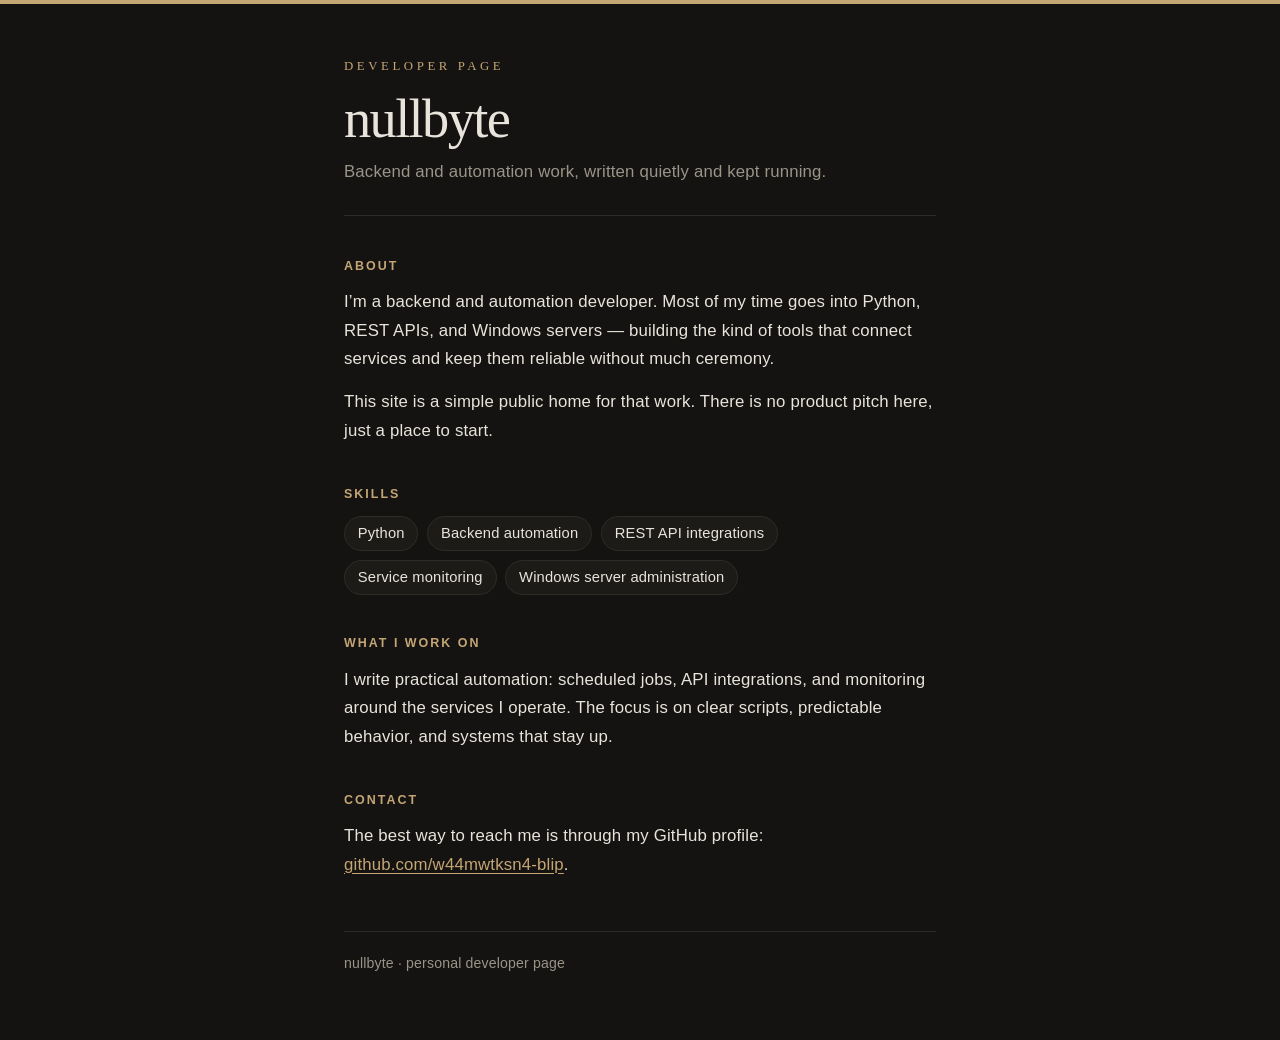
==== index.html @ aad123bf "Add personal developer page" ====
<!DOCTYPE html>
<html lang="en">
<head>
  <meta charset="utf-8">
  <meta name="viewport" content="width=device-width, initial-scale=1">
  <meta name="description" content="Personal developer page of nullbyte — backend and automation work with Python, APIs, and Windows servers.">
  <title>nullbyte</title>
  <link rel="icon" href="data:image/svg+xml,%3Csvg xmlns='http://www.w3.org/2000/svg' viewBox='0 0 64 64'%3E%3Crect width='64' height='64' rx='8' fill='%23141311'/%3E%3Ctext x='32' y='44' text-anchor='middle' font-family='Georgia,serif' font-size='28' fill='%23c4a574'%3ENB%3C/text%3E%3C/svg%3E">
  <style>
    :root {
      --bg: #141311;
      --bg-elevated: #1c1b18;
      --fg: #e8e4db;
      --muted: #9a9487;
      --accent: #c4a574;
      --line: #2e2c27;
      --focus: #e2c99a;
    }

    * { box-sizing: border-box; }

    html, body {
      margin: 0;
      padding: 0;
      background: var(--bg);
      color: var(--fg);
    }

    body {
      min-height: 100vh;
      font-family: "Segoe UI", "Helvetica Neue", Helvetica, Arial, sans-serif;
      font-size: 1.05rem;
      line-height: 1.7;
      letter-spacing: 0.01em;
    }

    .bar {
      height: 4px;
      background: var(--accent);
    }

    main {
      max-width: 40rem;
      margin: 0 auto;
      padding: 3.25rem 1.5rem 4rem;
    }

    header {
      border-bottom: 1px solid var(--line);
      padding-bottom: 1.75rem;
      margin-bottom: 2.5rem;
    }

    .mark {
      font-family: Georgia, "Iowan Old Style", "Palatino Linotype", Palatino, serif;
      font-size: 0.8rem;
      letter-spacing: 0.28em;
      text-transform: uppercase;
      color: var(--accent);
      margin: 0 0 0.85rem;
    }

    h1 {
      font-family: Georgia, "Iowan Old Style", "Palatino Linotype", Palatino, serif;
      font-weight: 400;
      font-size: clamp(2.4rem, 7vw, 3.4rem);
      letter-spacing: -0.03em;
      line-height: 1.05;
      margin: 0 0 0.6rem;
    }

    .lede {
      margin: 0;
      color: var(--muted);
      max-width: 32rem;
    }

    section + section {
      margin-top: 2.4rem;
    }

    h2 {
      font-size: 0.78rem;
      font-weight: 600;
      letter-spacing: 0.16em;
      text-transform: uppercase;
      color: var(--accent);
      margin: 0 0 0.7rem;
    }

    p { margin: 0 0 0.9rem; }
    p:last-child { margin-bottom: 0; }

    ul.skills {
      list-style: none;
      margin: 0;
      padding: 0;
      display: flex;
      flex-wrap: wrap;
      gap: 0.55rem;
    }

    ul.skills li {
      background: var(--bg-elevated);
      border: 1px solid var(--line);
      border-radius: 999px;
      padding: 0.25rem 0.8rem;
      font-size: 0.92rem;
      color: var(--fg);
    }

    a {
      color: var(--accent);
      text-decoration: underline;
      text-underline-offset: 0.18em;
      text-decoration-thickness: 1px;
    }

    a:hover { color: var(--focus); }

    a:focus-visible {
      outline: 2px solid var(--focus);
      outline-offset: 3px;
      border-radius: 2px;
    }

    footer {
      margin-top: 3.25rem;
      padding-top: 1.25rem;
      border-top: 1px solid var(--line);
      color: var(--muted);
      font-size: 0.88rem;
    }
  </style>
</head>
<body>
  <div class="bar" aria-hidden="true"></div>
  <main>
    <header>
      <p class="mark">Developer page</p>
      <h1>nullbyte</h1>
      <p class="lede">Backend and automation work, written quietly and kept running.</p>
    </header>

    <section id="about">
      <h2>About</h2>
      <p>I’m a backend and automation developer. Most of my time goes into Python, REST APIs, and Windows servers — building the kind of tools that connect services and keep them reliable without much ceremony.</p>
      <p>This site is a simple public home for that work. There is no product pitch here, just a place to start.</p>
    </section>

    <section id="skills">
      <h2>Skills</h2>
      <ul class="skills">
        <li>Python</li>
        <li>Backend automation</li>
        <li>REST API integrations</li>
        <li>Service monitoring</li>
        <li>Windows server administration</li>
      </ul>
    </section>

    <section id="work">
      <h2>What I work on</h2>
      <p>I write practical automation: scheduled jobs, API integrations, and monitoring around the services I operate. The focus is on clear scripts, predictable behavior, and systems that stay up.</p>
    </section>

    <section id="contact">
      <h2>Contact</h2>
      <p>The best way to reach me is through my GitHub profile: <a href="https://github.com/w44mwtksn4-blip">github.com/w44mwtksn4-blip</a>.</p>
    </section>

    <footer>
      <p>nullbyte · personal developer page</p>
    </footer>
  </main>
</body>
</html>
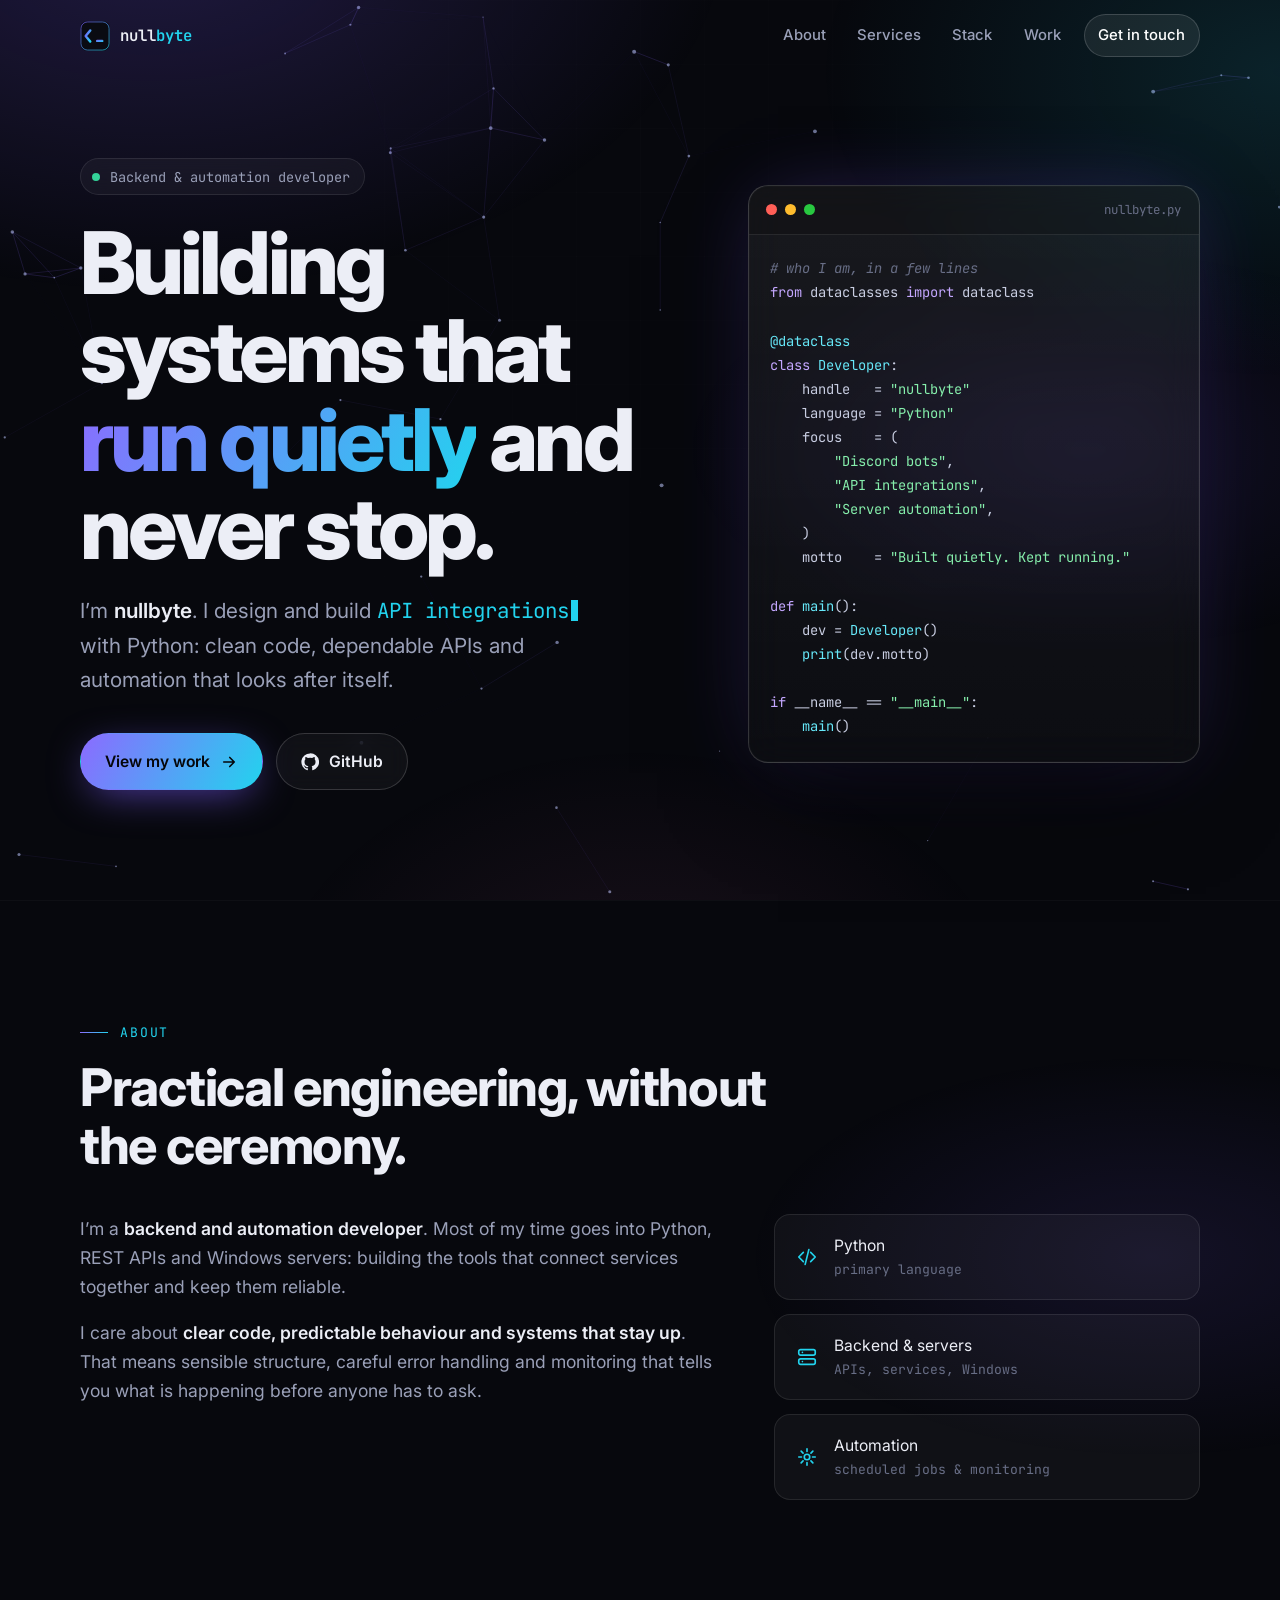
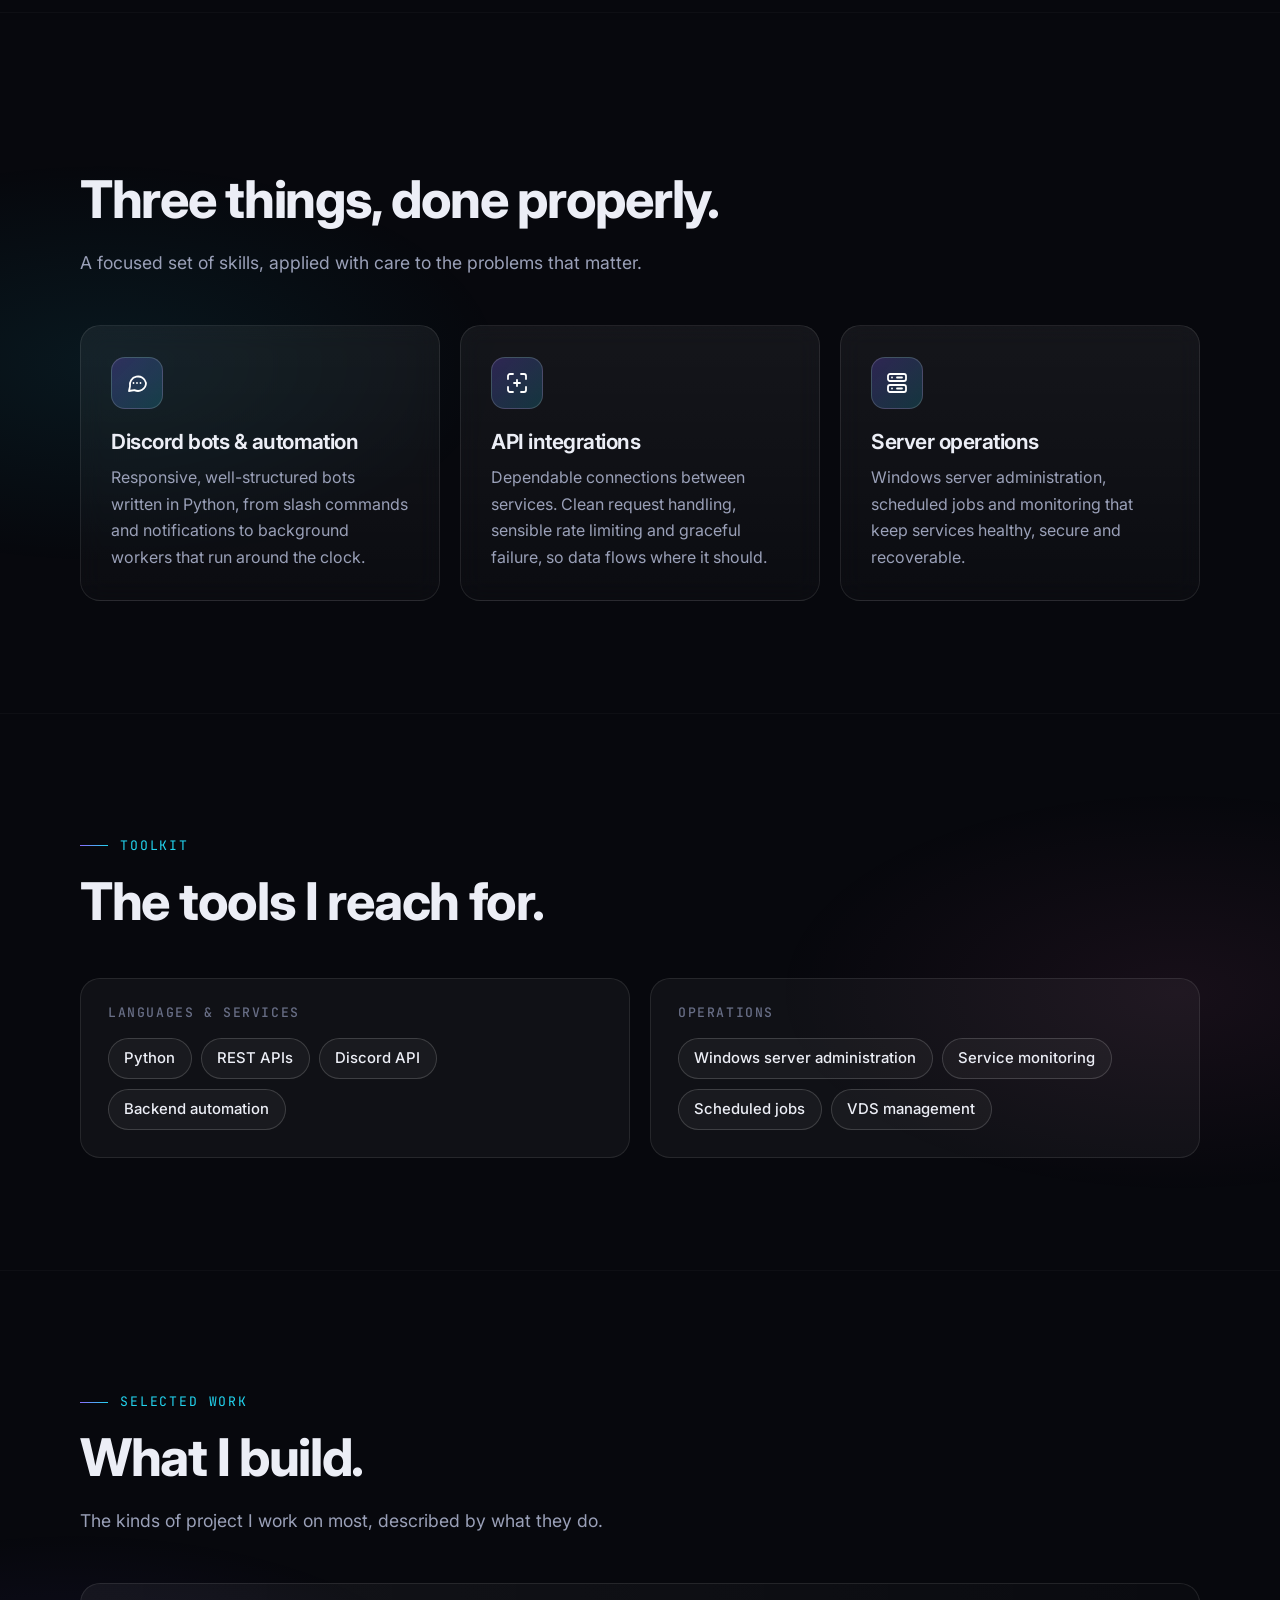
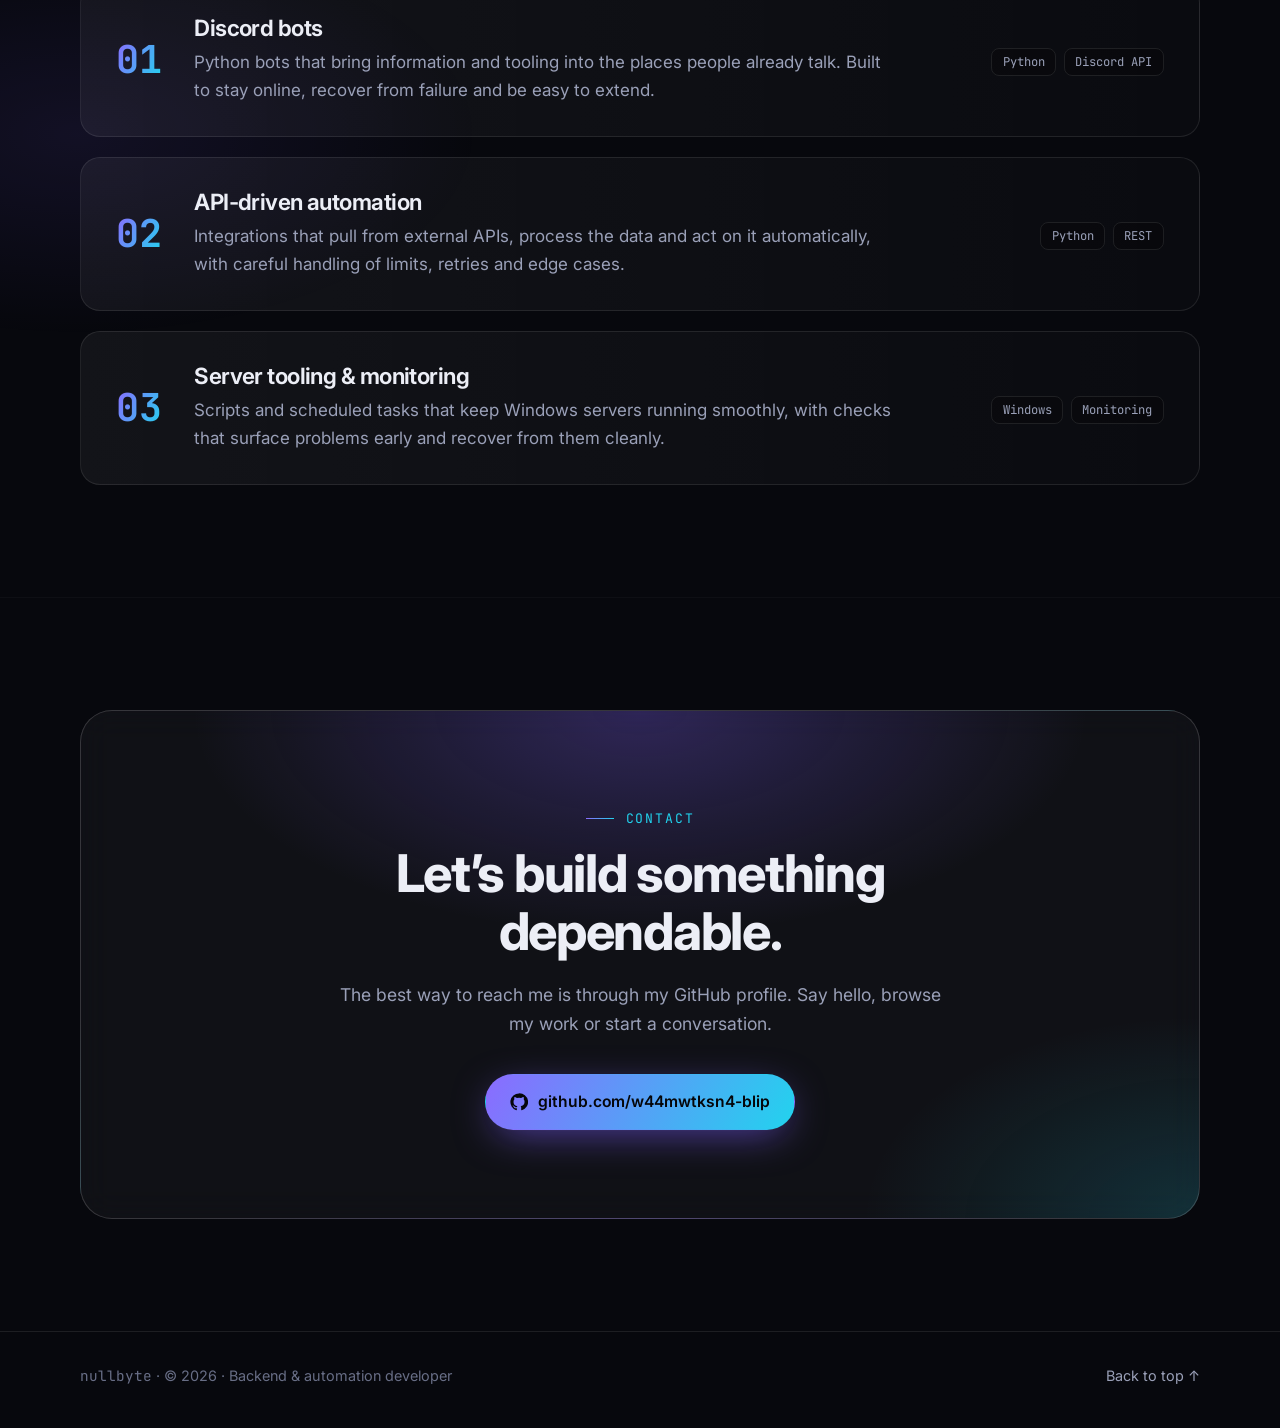
==== commit ae6efc16: "Rebuild site: modern dark design, animated hero, British English copy, SEO/OG meta, 404 page" ====
--- a/index.html
+++ b/index.html
@@ -1,177 +1,266 @@
 <!DOCTYPE html>
-<html lang="en">
+<html lang="en-GB">
 <head>
   <meta charset="utf-8">
-  <meta name="viewport" content="width=device-width, initial-scale=1">
-  <meta name="description" content="Personal developer page of nullbyte — backend and automation work with Python, APIs, and Windows servers.">
-  <title>nullbyte</title>
-  <link rel="icon" href="data:image/svg+xml,%3Csvg xmlns='http://www.w3.org/2000/svg' viewBox='0 0 64 64'%3E%3Crect width='64' height='64' rx='8' fill='%23141311'/%3E%3Ctext x='32' y='44' text-anchor='middle' font-family='Georgia,serif' font-size='28' fill='%23c4a574'%3ENB%3C/text%3E%3C/svg%3E">
-  <style>
-    :root {
-      --bg: #141311;
-      --bg-elevated: #1c1b18;
-      --fg: #e8e4db;
-      --muted: #9a9487;
-      --accent: #c4a574;
-      --line: #2e2c27;
-      --focus: #e2c99a;
-    }
-
-    * { box-sizing: border-box; }
-
-    html, body {
-      margin: 0;
-      padding: 0;
-      background: var(--bg);
-      color: var(--fg);
-    }
-
-    body {
-      min-height: 100vh;
-      font-family: "Segoe UI", "Helvetica Neue", Helvetica, Arial, sans-serif;
-      font-size: 1.05rem;
-      line-height: 1.7;
-      letter-spacing: 0.01em;
-    }
-
-    .bar {
-      height: 4px;
-      background: var(--accent);
-    }
-
-    main {
-      max-width: 40rem;
-      margin: 0 auto;
-      padding: 3.25rem 1.5rem 4rem;
-    }
-
-    header {
-      border-bottom: 1px solid var(--line);
-      padding-bottom: 1.75rem;
-      margin-bottom: 2.5rem;
-    }
-
-    .mark {
-      font-family: Georgia, "Iowan Old Style", "Palatino Linotype", Palatino, serif;
-      font-size: 0.8rem;
-      letter-spacing: 0.28em;
-      text-transform: uppercase;
-      color: var(--accent);
-      margin: 0 0 0.85rem;
-    }
-
-    h1 {
-      font-family: Georgia, "Iowan Old Style", "Palatino Linotype", Palatino, serif;
-      font-weight: 400;
-      font-size: clamp(2.4rem, 7vw, 3.4rem);
-      letter-spacing: -0.03em;
-      line-height: 1.05;
-      margin: 0 0 0.6rem;
-    }
-
-    .lede {
-      margin: 0;
-      color: var(--muted);
-      max-width: 32rem;
-    }
-
-    section + section {
-      margin-top: 2.4rem;
-    }
-
-    h2 {
-      font-size: 0.78rem;
-      font-weight: 600;
-      letter-spacing: 0.16em;
-      text-transform: uppercase;
-      color: var(--accent);
-      margin: 0 0 0.7rem;
-    }
-
-    p { margin: 0 0 0.9rem; }
-    p:last-child { margin-bottom: 0; }
-
-    ul.skills {
-      list-style: none;
-      margin: 0;
-      padding: 0;
-      display: flex;
-      flex-wrap: wrap;
-      gap: 0.55rem;
-    }
-
-    ul.skills li {
-      background: var(--bg-elevated);
-      border: 1px solid var(--line);
-      border-radius: 999px;
-      padding: 0.25rem 0.8rem;
-      font-size: 0.92rem;
-      color: var(--fg);
-    }
-
-    a {
-      color: var(--accent);
-      text-decoration: underline;
-      text-underline-offset: 0.18em;
-      text-decoration-thickness: 1px;
-    }
-
-    a:hover { color: var(--focus); }
-
-    a:focus-visible {
-      outline: 2px solid var(--focus);
-      outline-offset: 3px;
-      border-radius: 2px;
-    }
-
-    footer {
-      margin-top: 3.25rem;
-      padding-top: 1.25rem;
-      border-top: 1px solid var(--line);
-      color: var(--muted);
-      font-size: 0.88rem;
-    }
-  </style>
+  <meta name="viewport" content="width=device-width, initial-scale=1, viewport-fit=cover">
+  <title>nullbyte — Backend &amp; Automation Developer</title>
+  <meta name="description" content="nullbyte is a backend and automation developer building Discord bots, API integrations and reliable server tooling with Python.">
+  <meta name="author" content="nullbyte">
+  <meta name="theme-color" content="#07080d">
+  <meta name="color-scheme" content="dark">
+  <link rel="canonical" href="https://nullbyte.is-a.dev/">
+
+  <meta property="og:type" content="website">
+  <meta property="og:site_name" content="nullbyte">
+  <meta property="og:locale" content="en_GB">
+  <meta property="og:title" content="nullbyte — Backend &amp; Automation Developer">
+  <meta property="og:description" content="Discord bots, API integrations and reliable server tooling, written in Python. Built quietly. Kept running.">
+  <meta property="og:url" content="https://nullbyte.is-a.dev/">
+  <meta property="og:image" content="https://nullbyte.is-a.dev/assets/og-image.png">
+  <meta property="og:image:width" content="1200">
+  <meta property="og:image:height" content="630">
+  <meta property="og:image:alt" content="nullbyte — Backend and automation developer">
+  <meta name="twitter:card" content="summary_large_image">
+  <meta name="twitter:title" content="nullbyte — Backend &amp; Automation Developer">
+  <meta name="twitter:description" content="Discord bots, API integrations and reliable server tooling, written in Python.">
+  <meta name="twitter:image" content="https://nullbyte.is-a.dev/assets/og-image.png">
+
+  <link rel="icon" href="/favicon.svg" type="image/svg+xml">
+  <link rel="apple-touch-icon" href="/assets/apple-touch-icon.png">
+
+  <link rel="preconnect" href="https://fonts.googleapis.com">
+  <link rel="preconnect" href="https://fonts.gstatic.com" crossorigin>
+  <link href="https://fonts.googleapis.com/css2?family=Inter:wght@400;500;600;700;800&amp;family=JetBrains+Mono:wght@400;500;600;700&amp;display=swap" rel="stylesheet">
+  <link rel="stylesheet" href="/assets/style.css">
+  <script>document.documentElement.classList.add('js');</script>
+
+  <script type="application/ld+json">
+  {
+    "@context": "https://schema.org",
+    "@type": "WebSite",
+    "name": "nullbyte",
+    "url": "https://nullbyte.is-a.dev/",
+    "inLanguage": "en-GB",
+    "description": "Personal site of nullbyte, a backend and automation developer."
+  }
+  </script>
 </head>
 <body>
-  <div class="bar" aria-hidden="true"></div>
-  <main>
-    <header>
-      <p class="mark">Developer page</p>
-      <h1>nullbyte</h1>
-      <p class="lede">Backend and automation work, written quietly and kept running.</p>
-    </header>
-
+  <a class="skip" href="#main">Skip to content</a>
+  <canvas id="bg" aria-hidden="true"></canvas>
+  <div class="glow" aria-hidden="true"></div>
+  <div class="grain" aria-hidden="true"></div>
+
+  <header class="nav" id="nav">
+    <div class="wrap">
+      <a class="brand" href="#top" aria-label="nullbyte — back to top">
+        <svg viewBox="0 0 64 64" aria-hidden="true"><defs><linearGradient id="lg" x1="0" y1="0" x2="1" y2="1"><stop offset="0" stop-color="#7c5cff"/><stop offset="1" stop-color="#22d3ee"/></linearGradient></defs><rect width="64" height="64" rx="16" fill="#0a0b12"/><rect x="2" y="2" width="60" height="60" rx="14" fill="none" stroke="url(#lg)" stroke-width="2" opacity=".7"/><path d="M22 20l-10 12 10 12" fill="none" stroke="url(#lg)" stroke-width="5" stroke-linecap="round" stroke-linejoin="round"/><rect x="34" y="40" width="16" height="5" rx="2.5" fill="url(#lg)"/></svg>
+        <span>null<b>byte</b></span>
+      </a>
+      <nav class="links" aria-label="Primary">
+        <a href="#about">About</a>
+        <a href="#services">Services</a>
+        <a href="#stack">Stack</a>
+        <a href="#work">Work</a>
+        <a class="cta" href="#contact">Get in touch</a>
+      </nav>
+    </div>
+  </header>
+
+  <main id="main">
+    <!-- Hero -->
+    <section class="hero" id="top">
+      <div class="wrap">
+        <div>
+          <p class="badge reveal"><span class="dot" aria-hidden="true"></span> Backend &amp; automation developer</p>
+          <h1 class="reveal" style="--d:.08s">Building systems that<br><span class="grad-text">run quietly</span> and never stop.</h1>
+          <p class="lead reveal" style="--d:.16s">
+            I’m <strong>nullbyte</strong>. I design and build
+            <span class="typed" id="typed" aria-live="off">Discord bots</span><span class="caret" aria-hidden="true"></span>
+            with Python: clean code, dependable APIs and automation that looks after itself.
+          </p>
+          <div class="cta-row reveal" style="--d:.24s">
+            <a class="btn primary" href="#work">
+              View my work
+              <svg viewBox="0 0 24 24" fill="none" stroke="currentColor" stroke-width="2.2" stroke-linecap="round" stroke-linejoin="round" aria-hidden="true"><path d="M5 12h14M13 6l6 6-6 6"/></svg>
+            </a>
+            <a class="btn" href="https://github.com/w44mwtksn4-blip" target="_blank" rel="noopener noreferrer">
+              <svg viewBox="0 0 24 24" fill="currentColor" aria-hidden="true"><path d="M12 .5a11.5 11.5 0 0 0-3.64 22.41c.58.1.79-.25.79-.56v-2c-3.2.7-3.88-1.37-3.88-1.37-.52-1.33-1.28-1.69-1.28-1.69-1.05-.71.08-.7.08-.7 1.16.08 1.77 1.19 1.77 1.19 1.03 1.77 2.71 1.26 3.37.96.1-.75.4-1.26.73-1.55-2.55-.29-5.24-1.28-5.24-5.68 0-1.25.45-2.28 1.19-3.08-.12-.29-.52-1.46.11-3.05 0 0 .97-.31 3.17 1.18a11 11 0 0 1 5.77 0c2.2-1.49 3.17-1.18 3.17-1.18.63 1.59.23 2.76.11 3.05.74.8 1.18 1.83 1.18 3.08 0 4.41-2.69 5.38-5.26 5.67.41.36.78 1.06.78 2.14v3.17c0 .31.21.67.8.56A11.5 11.5 0 0 0 12 .5Z"/></svg>
+              GitHub
+            </a>
+          </div>
+        </div>
+
+        <div class="term reveal" style="--d:.2s" aria-hidden="true">
+          <div class="term-bar"><i></i><i></i><i></i><span>nullbyte.py</span></div>
+<pre><span class="t-c"># who I am, in a few lines</span>
+<span class="t-k">from</span> dataclasses <span class="t-k">import</span> dataclass
+
+<span class="t-f">@dataclass</span>
+<span class="t-k">class</span> <span class="t-f">Developer</span>:
+    handle   = <span class="t-s">"nullbyte"</span>
+    language = <span class="t-s">"Python"</span>
+    focus    = (
+        <span class="t-s">"Discord bots"</span>,
+        <span class="t-s">"API integrations"</span>,
+        <span class="t-s">"Server automation"</span>,
+    )
+    motto    = <span class="t-s">"Built quietly. Kept running."</span>
+
+<span class="t-k">def</span> <span class="t-f">main</span>():
+    dev = <span class="t-f">Developer</span>()
+    <span class="t-f">print</span>(dev.motto)
+
+<span class="t-k">if</span> __name__ == <span class="t-s">"__main__"</span>:
+    <span class="t-f">main</span>()</pre>
+        </div>
+      </div>
+    </section>
+
+    <!-- About -->
     <section id="about">
-      <h2>About</h2>
-      <p>I’m a backend and automation developer. Most of my time goes into Python, REST APIs, and Windows servers — building the kind of tools that connect services and keep them reliable without much ceremony.</p>
-      <p>This site is a simple public home for that work. There is no product pitch here, just a place to start.</p>
-    </section>
-
-    <section id="skills">
-      <h2>Skills</h2>
-      <ul class="skills">
-        <li>Python</li>
-        <li>Backend automation</li>
-        <li>REST API integrations</li>
-        <li>Service monitoring</li>
-        <li>Windows server administration</li>
-      </ul>
-    </section>
-
+      <div class="wrap">
+        <p class="eyebrow reveal">About</p>
+        <h2 class="title reveal" style="--d:.06s">Practical engineering, without the ceremony.</h2>
+        <div class="about-grid">
+          <div class="reveal" style="--d:.12s">
+            <p>I’m a <strong>backend and automation developer</strong>. Most of my time goes into Python, REST APIs and Windows servers: building the tools that connect services together and keep them reliable.</p>
+            <p>I care about <strong>clear code, predictable behaviour and systems that stay up</strong>. That means sensible structure, careful error handling and monitoring that tells you what is happening before anyone has to ask.</p>
+          </div>
+          <ul class="facts reveal" style="--d:.2s">
+            <li class="fact">
+              <svg viewBox="0 0 24 24" fill="none" stroke="currentColor" stroke-width="1.8" stroke-linecap="round" stroke-linejoin="round" aria-hidden="true"><path d="m8 7-5 5 5 5M16 7l5 5-5 5M14 4l-4 16"/></svg>
+              <span>Python<small>primary language</small></span>
+            </li>
+            <li class="fact">
+              <svg viewBox="0 0 24 24" fill="none" stroke="currentColor" stroke-width="1.8" stroke-linecap="round" stroke-linejoin="round" aria-hidden="true"><rect x="3" y="4" width="18" height="6" rx="2"/><rect x="3" y="14" width="18" height="6" rx="2"/><path d="M7 7h.01M7 17h.01"/></svg>
+              <span>Backend &amp; servers<small>APIs, services, Windows</small></span>
+            </li>
+            <li class="fact">
+              <svg viewBox="0 0 24 24" fill="none" stroke="currentColor" stroke-width="1.8" stroke-linecap="round" stroke-linejoin="round" aria-hidden="true"><path d="M12 3v3M12 18v3M3 12h3M18 12h3M5.6 5.6l2.1 2.1M16.3 16.3l2.1 2.1M5.6 18.4l2.1-2.1M16.3 7.7l2.1-2.1"/><circle cx="12" cy="12" r="3"/></svg>
+              <span>Automation<small>scheduled jobs &amp; monitoring</small></span>
+            </li>
+          </ul>
+        </div>
+      </div>
+    </section>
+
+    <!-- Services -->
+    <section id="services">
+      <div class="wrap">
+        <p class="eyebrow reveal">What I do</p>
+        <h2 class="title reveal" style="--d:.06s">Three things, done properly.</h2>
+        <p class="sub reveal" style="--d:.12s">A focused set of skills, applied with care to the problems that matter.</p>
+
+        <div class="cards">
+          <article class="card reveal" style="--d:.05s">
+            <div class="icon"><svg viewBox="0 0 24 24" fill="none" stroke="currentColor" stroke-width="1.8" stroke-linecap="round" stroke-linejoin="round" aria-hidden="true"><path d="M21 12a8 8 0 0 1-11.6 7.1L4 20l1-4.6A8 8 0 1 1 21 12Z"/><path d="M8.5 12h.01M12 12h.01M15.5 12h.01"/></svg></div>
+            <h3>Discord bots &amp; automation</h3>
+            <p>Responsive, well-structured bots written in Python, from slash commands and notifications to background workers that run around the clock.</p>
+          </article>
+          <article class="card reveal" style="--d:.13s">
+            <div class="icon"><svg viewBox="0 0 24 24" fill="none" stroke="currentColor" stroke-width="1.8" stroke-linecap="round" stroke-linejoin="round" aria-hidden="true"><path d="M8 3H5a2 2 0 0 0-2 2v3M16 3h3a2 2 0 0 1 2 2v3M8 21H5a2 2 0 0 1-2-2v-3M16 21h3a2 2 0 0 0 2-2v-3"/><path d="M9 12h6M12 9v6"/></svg></div>
+            <h3>API integrations</h3>
+            <p>Dependable connections between services. Clean request handling, sensible rate limiting and graceful failure, so data flows where it should.</p>
+          </article>
+          <article class="card reveal" style="--d:.21s">
+            <div class="icon"><svg viewBox="0 0 24 24" fill="none" stroke="currentColor" stroke-width="1.8" stroke-linecap="round" stroke-linejoin="round" aria-hidden="true"><rect x="3" y="3" width="18" height="7" rx="2"/><rect x="3" y="14" width="18" height="7" rx="2"/><path d="M7 6.5h.01M7 17.5h.01M12 6.5h5M12 17.5h5"/></svg></div>
+            <h3>Server operations</h3>
+            <p>Windows server administration, scheduled jobs and monitoring that keep services healthy, secure and recoverable.</p>
+          </article>
+        </div>
+      </div>
+    </section>
+
+    <!-- Stack -->
+    <section id="stack">
+      <div class="wrap">
+        <p class="eyebrow reveal">Toolkit</p>
+        <h2 class="title reveal" style="--d:.06s">The tools I reach for.</h2>
+        <div class="stack">
+          <div class="group reveal" style="--d:.05s">
+            <h3>Languages &amp; services</h3>
+            <ul class="chips">
+              <li class="chip">Python</li>
+              <li class="chip">REST APIs</li>
+              <li class="chip">Discord API</li>
+              <li class="chip">Backend automation</li>
+            </ul>
+          </div>
+          <div class="group reveal" style="--d:.12s">
+            <h3>Operations</h3>
+            <ul class="chips">
+              <li class="chip">Windows server administration</li>
+              <li class="chip">Service monitoring</li>
+              <li class="chip">Scheduled jobs</li>
+              <li class="chip">VDS management</li>
+            </ul>
+          </div>
+        </div>
+      </div>
+    </section>
+
+    <!-- Work -->
     <section id="work">
-      <h2>What I work on</h2>
-      <p>I write practical automation: scheduled jobs, API integrations, and monitoring around the services I operate. The focus is on clear scripts, predictable behavior, and systems that stay up.</p>
-    </section>
-
+      <div class="wrap">
+        <p class="eyebrow reveal">Selected work</p>
+        <h2 class="title reveal" style="--d:.06s">What I build.</h2>
+        <p class="sub reveal" style="--d:.12s">The kinds of project I work on most, described by what they do.</p>
+
+        <div class="work">
+          <article class="project reveal" style="--d:.04s">
+            <span class="num grad-text" aria-hidden="true">01</span>
+            <div>
+              <h3>Discord bots</h3>
+              <p>Python bots that bring information and tooling into the places people already talk. Built to stay online, recover from failure and be easy to extend.</p>
+            </div>
+            <ul class="tags" aria-label="Technologies"><li><span>Python</span></li><li><span>Discord API</span></li></ul>
+          </article>
+          <article class="project reveal" style="--d:.1s">
+            <span class="num grad-text" aria-hidden="true">02</span>
+            <div>
+              <h3>API-driven automation</h3>
+              <p>Integrations that pull from external APIs, process the data and act on it automatically, with careful handling of limits, retries and edge cases.</p>
+            </div>
+            <ul class="tags" aria-label="Technologies"><li><span>Python</span></li><li><span>REST</span></li></ul>
+          </article>
+          <article class="project reveal" style="--d:.16s">
+            <span class="num grad-text" aria-hidden="true">03</span>
+            <div>
+              <h3>Server tooling &amp; monitoring</h3>
+              <p>Scripts and scheduled tasks that keep Windows servers running smoothly, with checks that surface problems early and recover from them cleanly.</p>
+            </div>
+            <ul class="tags" aria-label="Technologies"><li><span>Windows</span></li><li><span>Monitoring</span></li></ul>
+          </article>
+        </div>
+      </div>
+    </section>
+
+    <!-- Contact -->
     <section id="contact">
-      <h2>Contact</h2>
-      <p>The best way to reach me is through my GitHub profile: <a href="https://github.com/w44mwtksn4-blip">github.com/w44mwtksn4-blip</a>.</p>
-    </section>
-
-    <footer>
-      <p>nullbyte · personal developer page</p>
-    </footer>
+      <div class="wrap">
+        <div class="contact-card reveal">
+          <p class="eyebrow">Contact</p>
+          <h2 class="title">Let’s build something dependable.</h2>
+          <p class="sub">The best way to reach me is through my GitHub profile. Say hello, browse my work or start a conversation.</p>
+          <div class="cta-row">
+            <a class="btn primary" href="https://github.com/w44mwtksn4-blip" target="_blank" rel="noopener noreferrer">
+              <svg viewBox="0 0 24 24" fill="currentColor" aria-hidden="true"><path d="M12 .5a11.5 11.5 0 0 0-3.64 22.41c.58.1.79-.25.79-.56v-2c-3.2.7-3.88-1.37-3.88-1.37-.52-1.33-1.28-1.69-1.28-1.69-1.05-.71.08-.7.08-.7 1.16.08 1.77 1.19 1.77 1.19 1.03 1.77 2.71 1.26 3.37.96.1-.75.4-1.26.73-1.55-2.55-.29-5.24-1.28-5.24-5.68 0-1.25.45-2.28 1.19-3.08-.12-.29-.52-1.46.11-3.05 0 0 .97-.31 3.17 1.18a11 11 0 0 1 5.77 0c2.2-1.49 3.17-1.18 3.17-1.18.63 1.59.23 2.76.11 3.05.74.8 1.18 1.83 1.18 3.08 0 4.41-2.69 5.38-5.26 5.67.41.36.78 1.06.78 2.14v3.17c0 .31.21.67.8.56A11.5 11.5 0 0 0 12 .5Z"/></svg>
+              github.com/w44mwtksn4-blip
+            </a>
+          </div>
+        </div>
+      </div>
+    </section>
   </main>
+
+  <footer>
+    <div class="wrap">
+      <p><span class="mono">nullbyte</span> · <span id="year"></span> Backend &amp; automation developer</p>
+      <p><a href="#top">Back to top ↑</a></p>
+    </div>
+  </footer>
+
+  <script src="/assets/main.js" defer></script>
 </body>
 </html>
--- a/assets/style.css
+++ b/assets/style.css
@@ -0,0 +1,293 @@
+/* nullbyte — personal developer site */
+:root {
+  --bg: #07080d;
+  --bg-2: #0c0e16;
+  --surface: rgba(255, 255, 255, 0.04);
+  --surface-2: rgba(255, 255, 255, 0.07);
+  --border: rgba(255, 255, 255, 0.09);
+  --border-strong: rgba(255, 255, 255, 0.16);
+  --text: #eceef6;
+  --muted: #9aa0b8;
+  --dim: #686e86;
+  --violet: #7c5cff;
+  --cyan: #22d3ee;
+  --pink: #f472b6;
+  --grad: linear-gradient(120deg, #8b6bff 0%, #22d3ee 100%);
+  --radius: 20px;
+  --font: "Inter", system-ui, -apple-system, "Segoe UI", Roboto, "Helvetica Neue", Arial, sans-serif;
+  --mono: "JetBrains Mono", ui-monospace, SFMono-Regular, Menlo, Consolas, monospace;
+  --ease: cubic-bezier(0.22, 1, 0.36, 1);
+}
+
+*, *::before, *::after { box-sizing: border-box; }
+
+html { scroll-behavior: smooth; scroll-padding-top: 5.5rem; -webkit-text-size-adjust: 100%; }
+
+body {
+  margin: 0;
+  background: var(--bg);
+  color: var(--text);
+  font-family: var(--font);
+  font-size: 1.0625rem;
+  line-height: 1.65;
+  -webkit-font-smoothing: antialiased;
+  text-rendering: optimizeLegibility;
+  overflow-x: hidden;
+}
+
+img, svg, canvas { display: block; max-width: 100%; }
+a { color: inherit; text-decoration: none; }
+p { margin: 0; }
+h1, h2, h3 { margin: 0; line-height: 1.1; letter-spacing: -0.025em; }
+ul { margin: 0; padding: 0; list-style: none; }
+
+::selection { background: rgba(124, 92, 255, 0.45); color: #fff; }
+
+:focus-visible { outline: 2px solid var(--cyan); outline-offset: 3px; border-radius: 8px; }
+
+.skip {
+  position: absolute; left: 1rem; top: -4rem; z-index: 100;
+  background: #fff; color: #000; padding: 0.6rem 1rem; border-radius: 10px; font-weight: 600;
+  transition: top 0.2s;
+}
+.skip:focus { top: 1rem; }
+
+.wrap { width: min(1120px, 100% - 2.5rem); margin-inline: auto; }
+
+/* Background layers */
+#bg { position: fixed; inset: 0; width: 100%; height: 100%; z-index: -3; pointer-events: none; }
+.glow {
+  position: fixed; inset: 0; z-index: -2; pointer-events: none;
+  background:
+    radial-gradient(60rem 38rem at 12% -8%, rgba(124, 92, 255, 0.22), transparent 60%),
+    radial-gradient(48rem 32rem at 100% 8%, rgba(34, 211, 238, 0.13), transparent 60%),
+    radial-gradient(40rem 30rem at 50% 115%, rgba(244, 114, 182, 0.09), transparent 60%);
+}
+.grain {
+  position: fixed; inset: 0; z-index: -1; pointer-events: none; opacity: 0.5;
+  background-image: linear-gradient(rgba(255,255,255,0.025) 1px, transparent 1px),
+                    linear-gradient(90deg, rgba(255,255,255,0.025) 1px, transparent 1px);
+  background-size: 64px 64px;
+  -webkit-mask-image: radial-gradient(ellipse at 50% 20%, #000 0%, transparent 70%);
+          mask-image: radial-gradient(ellipse at 50% 20%, #000 0%, transparent 70%);
+}
+
+/* Navigation */
+.nav {
+  position: fixed; top: 0; left: 0; right: 0; z-index: 50;
+  padding: 0.9rem 0;
+  transition: background 0.3s, border-color 0.3s, backdrop-filter 0.3s;
+  border-bottom: 1px solid transparent;
+}
+.nav.scrolled {
+  background: rgba(7, 8, 13, 0.72);
+  -webkit-backdrop-filter: blur(16px) saturate(150%);
+          backdrop-filter: blur(16px) saturate(150%);
+  border-bottom-color: var(--border);
+}
+.nav .wrap { display: flex; align-items: center; justify-content: space-between; gap: 1rem; }
+.brand { display: inline-flex; align-items: center; gap: 0.65rem; font-family: var(--mono); font-weight: 600; font-size: 0.98rem; }
+.brand svg { width: 30px; height: 30px; }
+.brand span b { color: var(--cyan); font-weight: 600; }
+.links { display: flex; align-items: center; gap: 0.25rem; }
+.links a { padding: 0.5rem 0.85rem; border-radius: 999px; color: var(--muted); font-size: 0.93rem; font-weight: 500; transition: color 0.2s, background 0.2s; }
+.links a:hover { color: var(--text); background: var(--surface); }
+.links a.cta { color: #fff; background: var(--surface-2); border: 1px solid var(--border-strong); margin-left: 0.35rem; }
+.links a.cta:hover { background: rgba(255,255,255,0.12); }
+
+/* Buttons */
+.btn {
+  display: inline-flex; align-items: center; justify-content: center; gap: 0.6rem;
+  padding: 0.9rem 1.5rem; border-radius: 999px; font-weight: 600; font-size: 0.98rem;
+  border: 1px solid var(--border-strong); background: var(--surface);
+  -webkit-backdrop-filter: blur(10px); backdrop-filter: blur(10px);
+  transition: transform 0.25s var(--ease), background 0.25s, border-color 0.25s, box-shadow 0.25s;
+  cursor: pointer;
+}
+.btn:hover { transform: translateY(-2px); background: var(--surface-2); }
+.btn svg { width: 18px; height: 18px; }
+.btn.primary {
+  border-color: transparent; color: #05060a;
+  background: var(--grad);
+  box-shadow: 0 10px 40px -10px rgba(124, 92, 255, 0.7);
+}
+.btn.primary:hover { box-shadow: 0 16px 50px -10px rgba(34, 211, 238, 0.65); background: var(--grad); }
+
+/* Hero */
+.hero { position: relative; min-height: 100svh; display: flex; align-items: center; padding: 8rem 0 5rem; }
+.hero .wrap { display: grid; grid-template-columns: 1.15fr 0.85fr; gap: 3.5rem; align-items: center; }
+.badge {
+  display: inline-flex; align-items: center; gap: 0.6rem; padding: 0.4rem 0.9rem 0.4rem 0.7rem;
+  border: 1px solid var(--border); background: var(--surface); border-radius: 999px;
+  font-size: 0.85rem; color: var(--muted); font-family: var(--mono);
+  -webkit-backdrop-filter: blur(10px); backdrop-filter: blur(10px);
+}
+.dot { width: 8px; height: 8px; border-radius: 50%; background: #34d399; box-shadow: 0 0 0 0 rgba(52,211,153,0.6); animation: pulse 2.4s infinite; }
+@keyframes pulse { 70% { box-shadow: 0 0 0 9px rgba(52,211,153,0); } 100% { box-shadow: 0 0 0 0 rgba(52,211,153,0); } }
+
+.hero h1 { font-size: clamp(2.7rem, 7.4vw, 5.4rem); font-weight: 800; letter-spacing: -0.045em; line-height: 1.02; margin: 1.5rem 0 1.4rem; }
+.grad-text { background: var(--grad); -webkit-background-clip: text; background-clip: text; color: transparent; -webkit-text-fill-color: transparent; }
+.hero .lead { font-size: clamp(1.1rem, 2.2vw, 1.3rem); color: var(--muted); max-width: 34rem; }
+.hero .lead strong { color: var(--text); font-weight: 600; }
+.cta-row { display: flex; flex-wrap: wrap; gap: 0.85rem; margin-top: 2.25rem; }
+.typed { color: var(--cyan); font-family: var(--mono); }
+.caret { display: inline-block; width: 0.55ch; height: 1.05em; margin-left: 2px; vertical-align: -0.15em; background: var(--cyan); animation: blink 1s steps(1) infinite; }
+@keyframes blink { 50% { opacity: 0; } }
+
+/* Terminal card */
+.term {
+  position: relative; border-radius: var(--radius); border: 1px solid var(--border-strong);
+  background: linear-gradient(180deg, rgba(255,255,255,0.07), rgba(255,255,255,0.025));
+  -webkit-backdrop-filter: blur(18px); backdrop-filter: blur(18px);
+  box-shadow: 0 40px 100px -30px rgba(0,0,0,0.8), 0 0 0 1px rgba(255,255,255,0.02) inset, 0 0 80px -20px rgba(124,92,255,0.35);
+  overflow: hidden; transform: perspective(1200px) rotateY(-5deg) rotateX(2deg);
+  transition: transform 0.6s var(--ease);
+}
+.term:hover { transform: perspective(1200px) rotateY(0) rotateX(0); }
+.term-bar { display: flex; align-items: center; gap: 0.5rem; padding: 0.85rem 1.1rem; border-bottom: 1px solid var(--border); background: rgba(0,0,0,0.2); }
+.term-bar i { width: 11px; height: 11px; border-radius: 50%; background: #ff5f57; }
+.term-bar i:nth-child(2) { background: #febc2e; }
+.term-bar i:nth-child(3) { background: #28c840; }
+.term-bar span { margin-left: auto; font-family: var(--mono); font-size: 0.78rem; color: var(--dim); }
+.term pre { margin: 0; padding: 1.35rem 1.35rem 1.5rem; font-family: var(--mono); font-size: 0.86rem; line-height: 1.75; overflow-x: auto; color: #c9cee2; }
+.t-k { color: #c4a7ff; } .t-f { color: #67e8f9; } .t-s { color: #86efac; } .t-c { color: var(--dim); font-style: italic; } .t-n { color: #fda4af; }
+
+/* Sections */
+section { position: relative; padding: clamp(4.5rem, 10vw, 8rem) 0; }
+.eyebrow { font-family: var(--mono); font-size: 0.82rem; letter-spacing: 0.14em; text-transform: uppercase; color: var(--cyan); display: inline-flex; align-items: center; gap: 0.75rem; }
+.eyebrow::before { content: ""; width: 28px; height: 1px; background: var(--grad); }
+.title { font-size: clamp(2rem, 4.6vw, 3.25rem); font-weight: 750; margin: 1rem 0 1.25rem; max-width: 22ch; }
+.sub { color: var(--muted); max-width: 38rem; font-size: 1.1rem; }
+
+.about-grid { display: grid; grid-template-columns: 1.2fr 0.8fr; gap: 3.5rem; margin-top: 2.5rem; align-items: start; }
+.about-grid p + p { margin-top: 1.1rem; }
+.about-grid p { color: var(--muted); font-size: 1.1rem; }
+.about-grid p strong { color: var(--text); font-weight: 600; }
+.facts { display: grid; gap: 0.85rem; }
+.fact { padding: 1.15rem 1.3rem; border-radius: 16px; border: 1px solid var(--border); background: var(--surface); display: flex; gap: 1rem; align-items: center; }
+.fact svg { width: 22px; height: 22px; flex: none; color: var(--cyan); }
+.fact span { font-size: 0.98rem; }
+.fact small { display: block; color: var(--dim); font-size: 0.82rem; font-family: var(--mono); }
+
+/* Cards */
+.cards { display: grid; grid-template-columns: repeat(3, 1fr); gap: 1.25rem; margin-top: 3rem; }
+.card {
+  position: relative; padding: 1.9rem; border-radius: var(--radius); border: 1px solid var(--border);
+  background: linear-gradient(180deg, rgba(255,255,255,0.06), rgba(255,255,255,0.02));
+  -webkit-backdrop-filter: blur(12px); backdrop-filter: blur(12px);
+  transition: transform 0.4s var(--ease), border-color 0.3s, box-shadow 0.4s;
+  overflow: hidden; isolation: isolate;
+}
+.card::before {
+  content: ""; position: absolute; inset: 0; z-index: -1; opacity: 0; transition: opacity 0.4s;
+  background: radial-gradient(420px circle at var(--mx, 50%) var(--my, 0%), rgba(124,92,255,0.22), transparent 55%);
+}
+.card:hover { transform: translateY(-6px); border-color: var(--border-strong); box-shadow: 0 30px 70px -30px rgba(0,0,0,0.9); }
+.card:hover::before { opacity: 1; }
+.icon {
+  width: 52px; height: 52px; border-radius: 14px; display: grid; place-items: center; margin-bottom: 1.4rem;
+  background: linear-gradient(135deg, rgba(124,92,255,0.25), rgba(34,211,238,0.18)); border: 1px solid var(--border-strong);
+}
+.icon svg { width: 24px; height: 24px; color: #fff; }
+.card h3 { font-size: 1.3rem; font-weight: 650; margin-bottom: 0.65rem; }
+.card p { color: var(--muted); font-size: 1rem; }
+
+/* Stack */
+.stack { margin-top: 3rem; display: grid; grid-template-columns: repeat(2, 1fr); gap: 1.25rem; }
+.group { padding: 1.7rem; border-radius: var(--radius); border: 1px solid var(--border); background: var(--surface); }
+.group h3 { font-size: 0.82rem; font-family: var(--mono); font-weight: 500; letter-spacing: 0.12em; text-transform: uppercase; color: var(--dim); margin-bottom: 1.1rem; }
+.chips { display: flex; flex-wrap: wrap; gap: 0.6rem; }
+.chip {
+  padding: 0.45rem 0.95rem; border-radius: 999px; font-size: 0.93rem; font-weight: 500;
+  border: 1px solid var(--border-strong); background: rgba(255,255,255,0.04);
+  transition: transform 0.25s var(--ease), border-color 0.25s, background 0.25s;
+}
+.chip:hover { transform: translateY(-2px); border-color: rgba(34,211,238,0.5); background: rgba(34,211,238,0.07); }
+
+/* Work */
+.work { display: grid; gap: 1.25rem; margin-top: 3rem; }
+.project {
+  display: grid; grid-template-columns: auto 1fr auto; gap: 2rem; align-items: center;
+  padding: 2rem 2.2rem; border-radius: var(--radius); border: 1px solid var(--border);
+  background: linear-gradient(90deg, rgba(255,255,255,0.05), rgba(255,255,255,0.015));
+  transition: transform 0.4s var(--ease), border-color 0.3s;
+}
+.project:hover { transform: translateX(6px); border-color: var(--border-strong); }
+.project .num { font-family: var(--mono); font-size: 2.4rem; font-weight: 700; line-height: 1; }
+.project h3 { font-size: 1.4rem; font-weight: 650; margin-bottom: 0.45rem; }
+.project p { color: var(--muted); max-width: 44rem; }
+.tags { display: flex; flex-wrap: wrap; gap: 0.5rem; justify-content: flex-end; max-width: 15rem; }
+.tags span { font-family: var(--mono); font-size: 0.76rem; padding: 0.3rem 0.65rem; border-radius: 8px; color: var(--muted); border: 1px solid var(--border); background: rgba(0,0,0,0.25); }
+
+/* Contact */
+.contact-card {
+  position: relative; text-align: center; padding: clamp(3rem, 8vw, 5.5rem) 1.5rem; border-radius: 32px; overflow: hidden;
+  border: 1px solid var(--border-strong);
+  background:
+    radial-gradient(40rem 20rem at 50% 0%, rgba(124,92,255,0.28), transparent 70%),
+    radial-gradient(30rem 18rem at 100% 100%, rgba(34,211,238,0.16), transparent 70%),
+    var(--surface);
+  -webkit-backdrop-filter: blur(16px); backdrop-filter: blur(16px);
+}
+.contact-card .title { margin-inline: auto; max-width: 18ch; }
+.contact-card .sub { margin-inline: auto; }
+.contact-card .cta-row { justify-content: center; }
+
+/* Footer */
+footer { border-top: 1px solid var(--border); padding: 2rem 0 2.5rem; color: var(--dim); font-size: 0.9rem; }
+footer .wrap { display: flex; flex-wrap: wrap; gap: 1rem; justify-content: space-between; align-items: center; }
+footer a { color: var(--muted); transition: color 0.2s; }
+footer a:hover { color: var(--text); }
+footer .mono { font-family: var(--mono); }
+
+/* Reveal */
+.reveal { opacity: 0; transform: translateY(28px); transition: opacity 0.9s var(--ease), transform 0.9s var(--ease); transition-delay: var(--d, 0s); }
+.reveal.in { opacity: 1; transform: none; }
+html:not(.js) .reveal { opacity: 1; transform: none; }
+
+/* 404 */
+.nf { min-height: 100svh; display: grid; place-items: center; text-align: center; padding: 2rem; }
+.nf h1 { font-size: clamp(6rem, 24vw, 13rem); font-weight: 800; letter-spacing: -0.06em; line-height: 0.9; }
+.nf p { color: var(--muted); margin: 1.25rem auto 2rem; max-width: 28rem; }
+.nf code { font-family: var(--mono); color: var(--cyan); }
+
+/* Responsive */
+@media (max-width: 960px) {
+  .hero .wrap { grid-template-columns: 1fr; gap: 3rem; }
+  .term { transform: none; max-width: 36rem; }
+  .about-grid { grid-template-columns: 1fr; gap: 2.5rem; }
+  .cards { grid-template-columns: 1fr; }
+  .stack { grid-template-columns: 1fr; }
+  .project { grid-template-columns: 1fr; gap: 1rem; padding: 1.7rem; }
+  .project:hover { transform: translateY(-4px); }
+  .tags { justify-content: flex-start; max-width: none; }
+}
+@media (max-width: 640px) {
+  body { font-size: 1rem; }
+  .links a:not(.cta) { display: none; }
+  .hero { padding: 6.5rem 0 3.5rem; min-height: auto; }
+  .cta-row .btn { flex: 1 1 100%; }
+  .term pre { font-size: 0.74rem; padding: 1.1rem; }
+  .card { padding: 1.5rem; }
+  footer .wrap { flex-direction: column; align-items: flex-start; }
+}
+
+@media (prefers-reduced-motion: reduce) {
+  html { scroll-behavior: auto; }
+  *, *::before, *::after { animation: none !important; transition-duration: 0.01ms !important; }
+  .reveal { opacity: 1; transform: none; }
+  .term, .term:hover { transform: none; }
+}
+
+/* Section ambience (stays with the content, including in full-page captures) */
+section::before {
+  content: ""; position: absolute; inset: 0; z-index: -1; pointer-events: none;
+  background: radial-gradient(36rem 18rem at var(--gx, 85%) 50%, var(--gc, rgba(124,92,255,0.10)), transparent 70%);
+}
+#about { --gx: 90%; --gc: rgba(124,92,255,0.11); }
+#services { --gx: 8%; --gc: rgba(34,211,238,0.08); }
+#stack { --gx: 92%; --gc: rgba(244,114,182,0.07); }
+#work { --gx: 6%; --gc: rgba(124,92,255,0.10); }
+#contact::before { display: none; }
+section + section { border-top: 1px solid rgba(255,255,255,0.03); }
+section { padding: clamp(4rem, 9vw, 7rem) 0; }
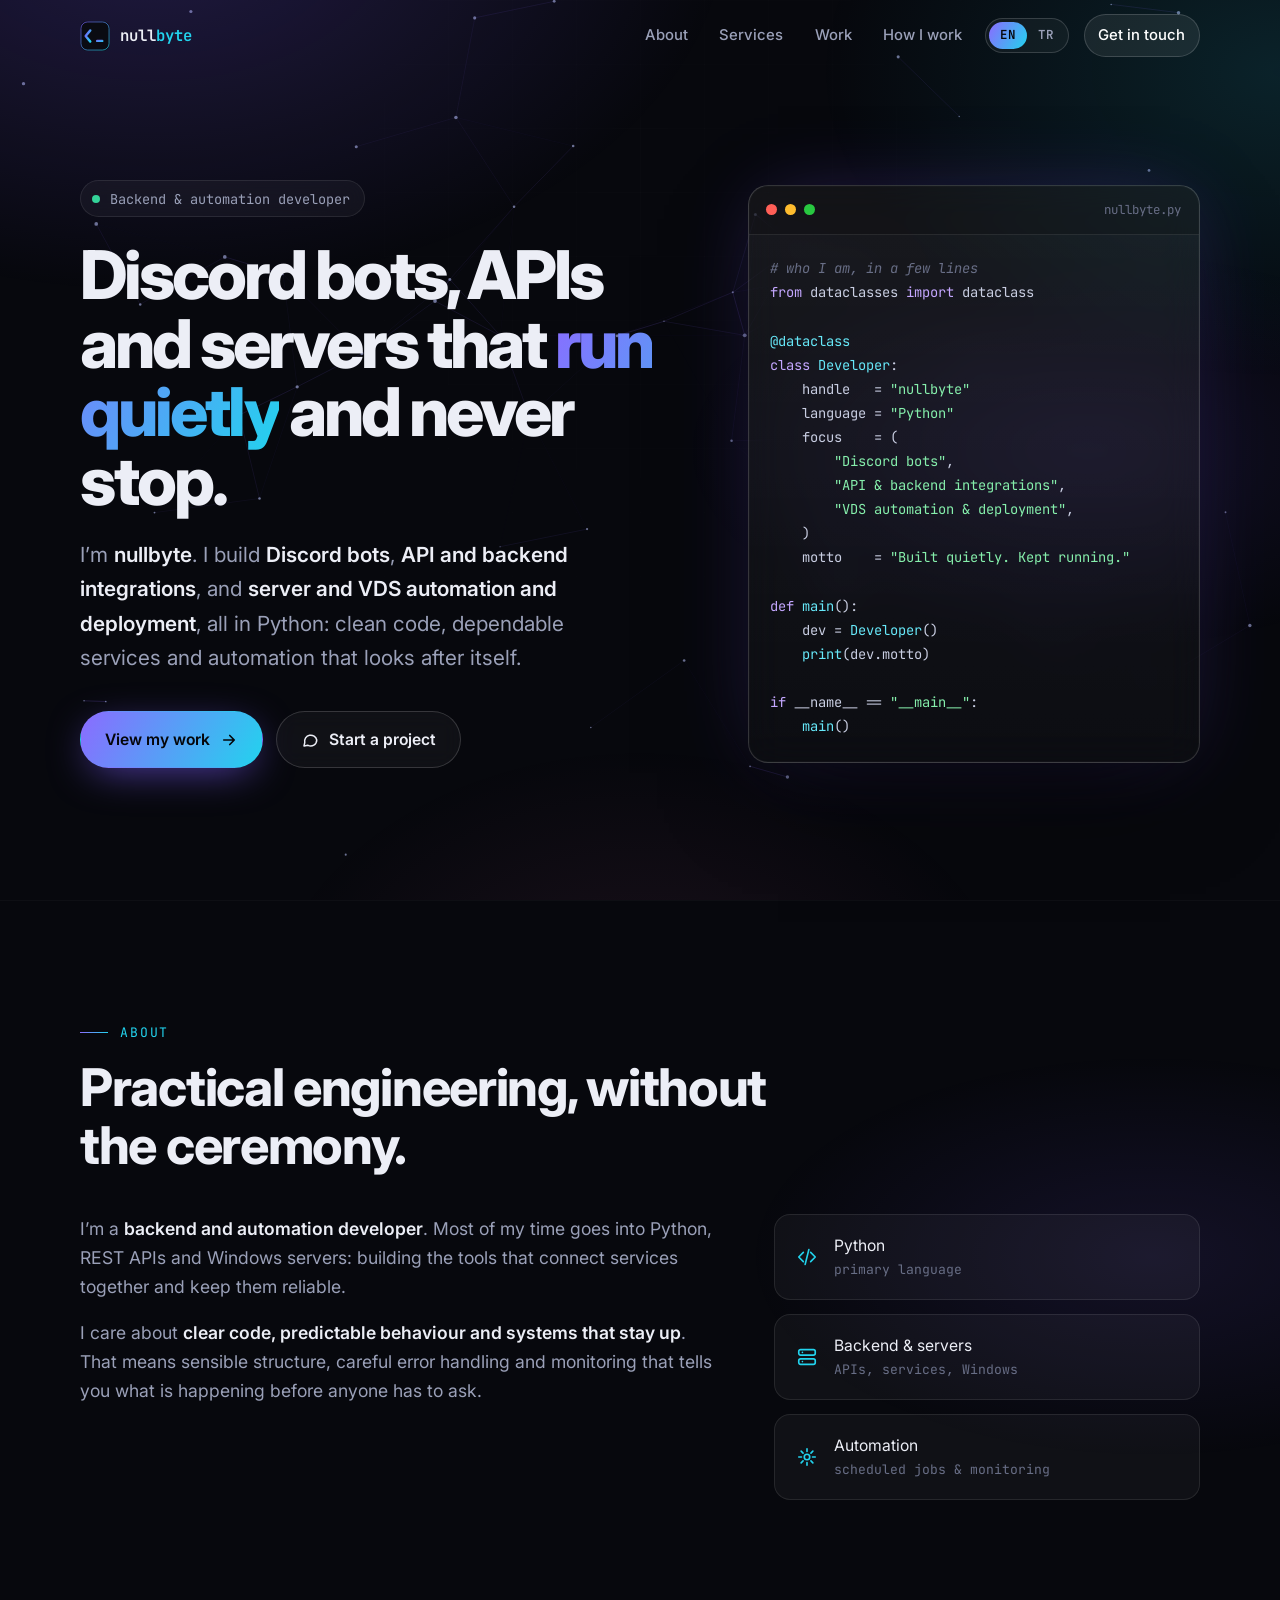
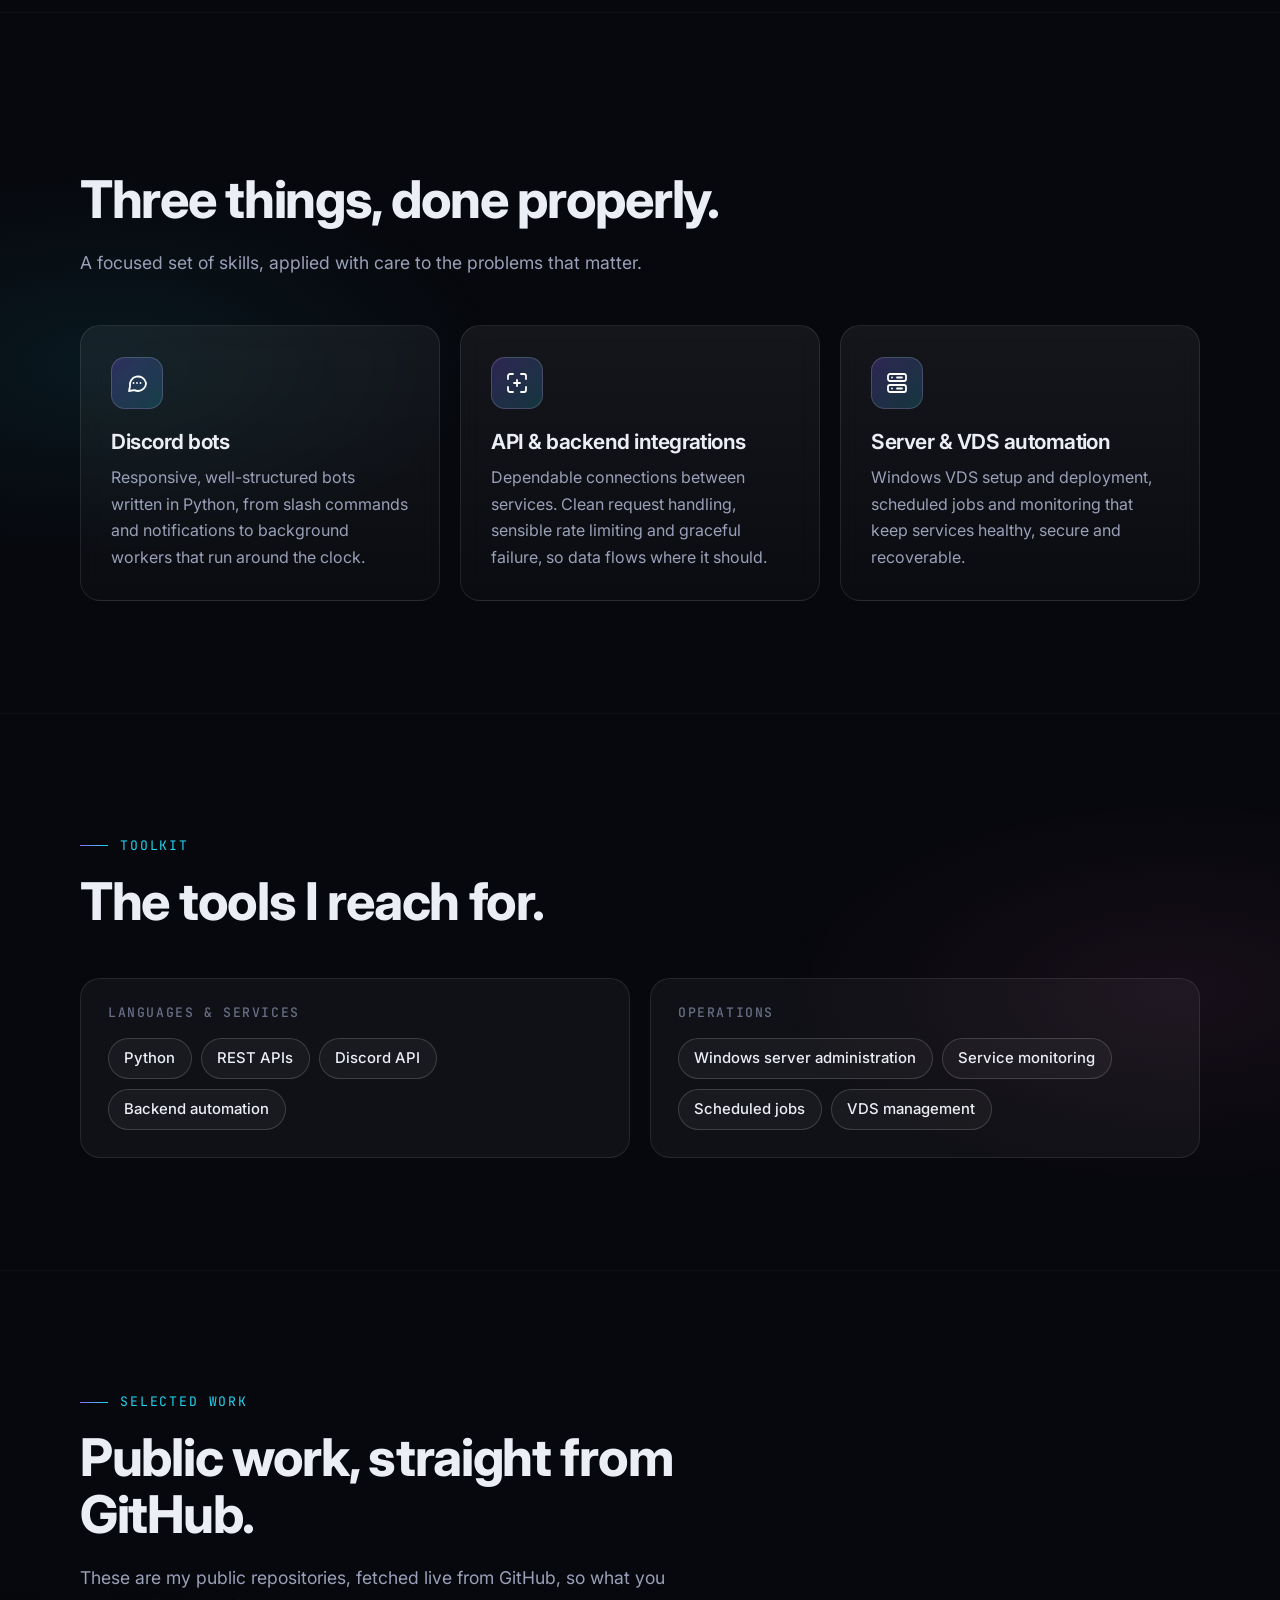
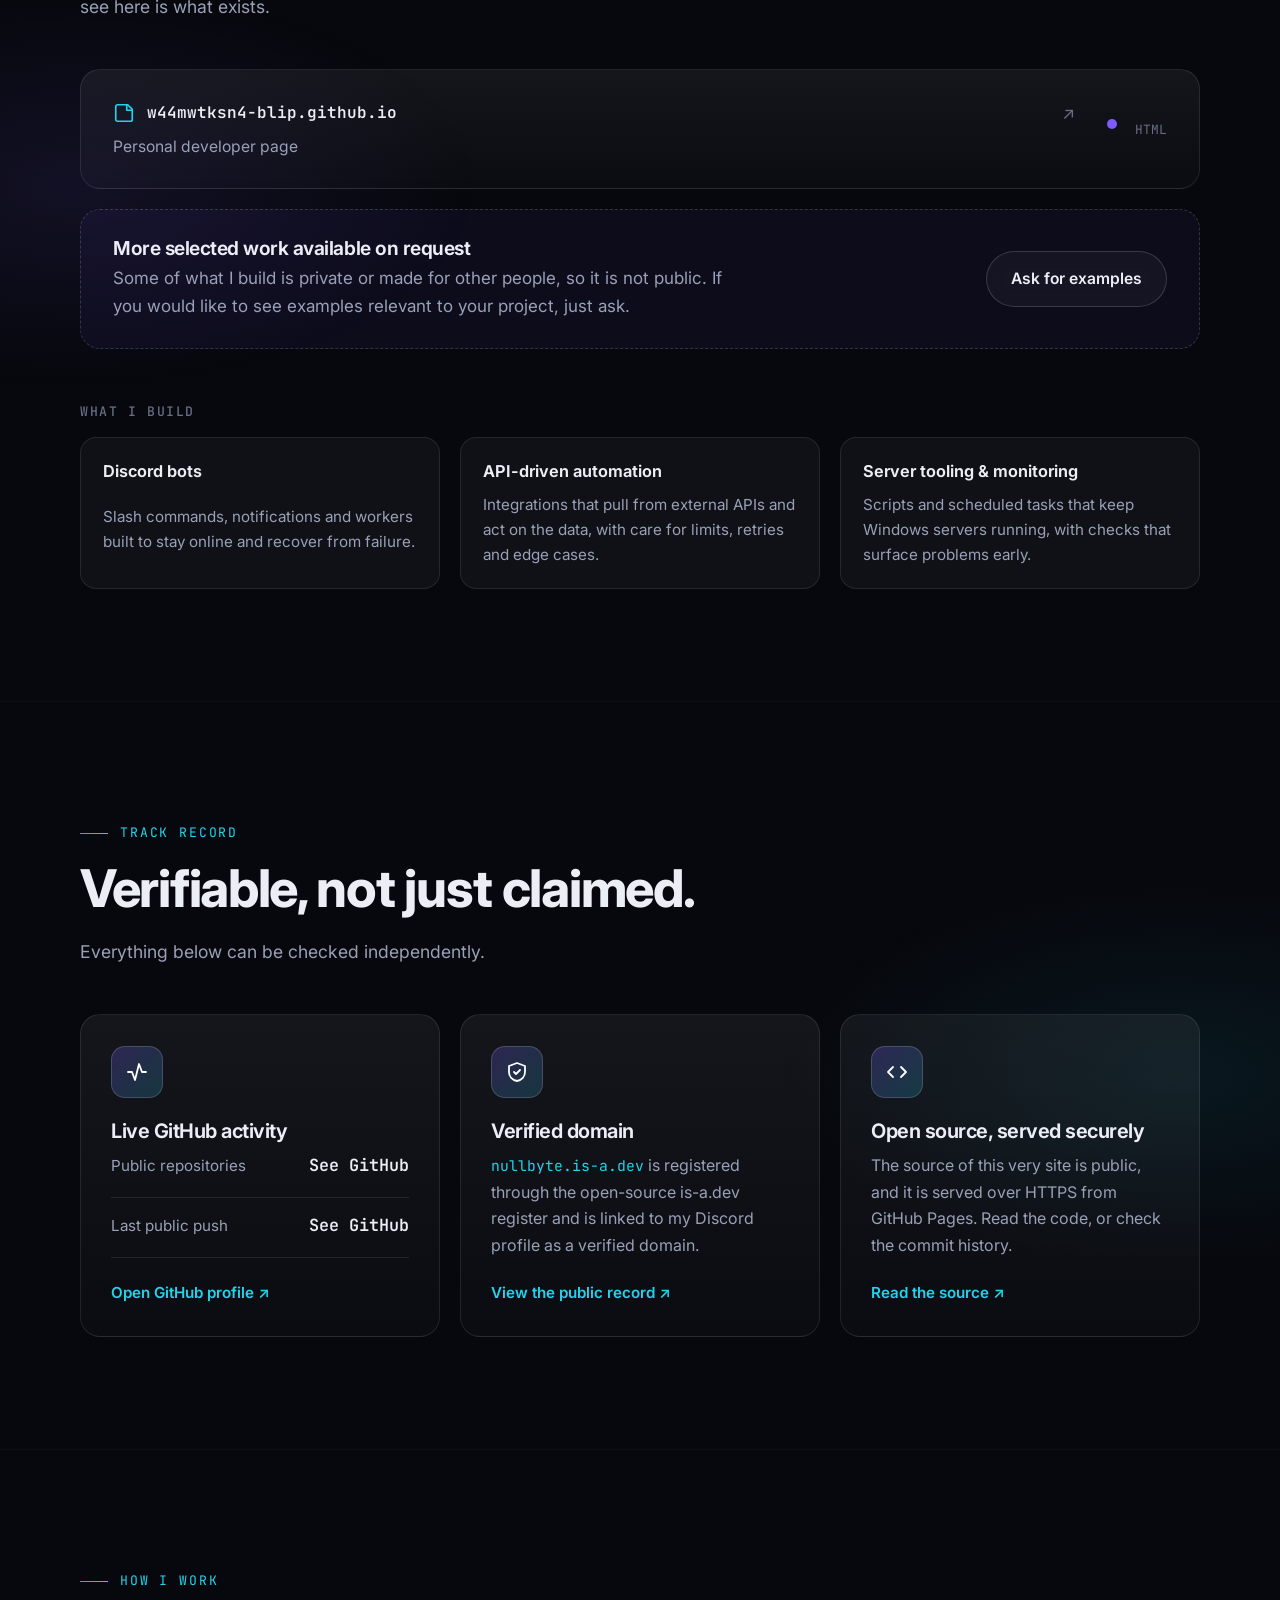
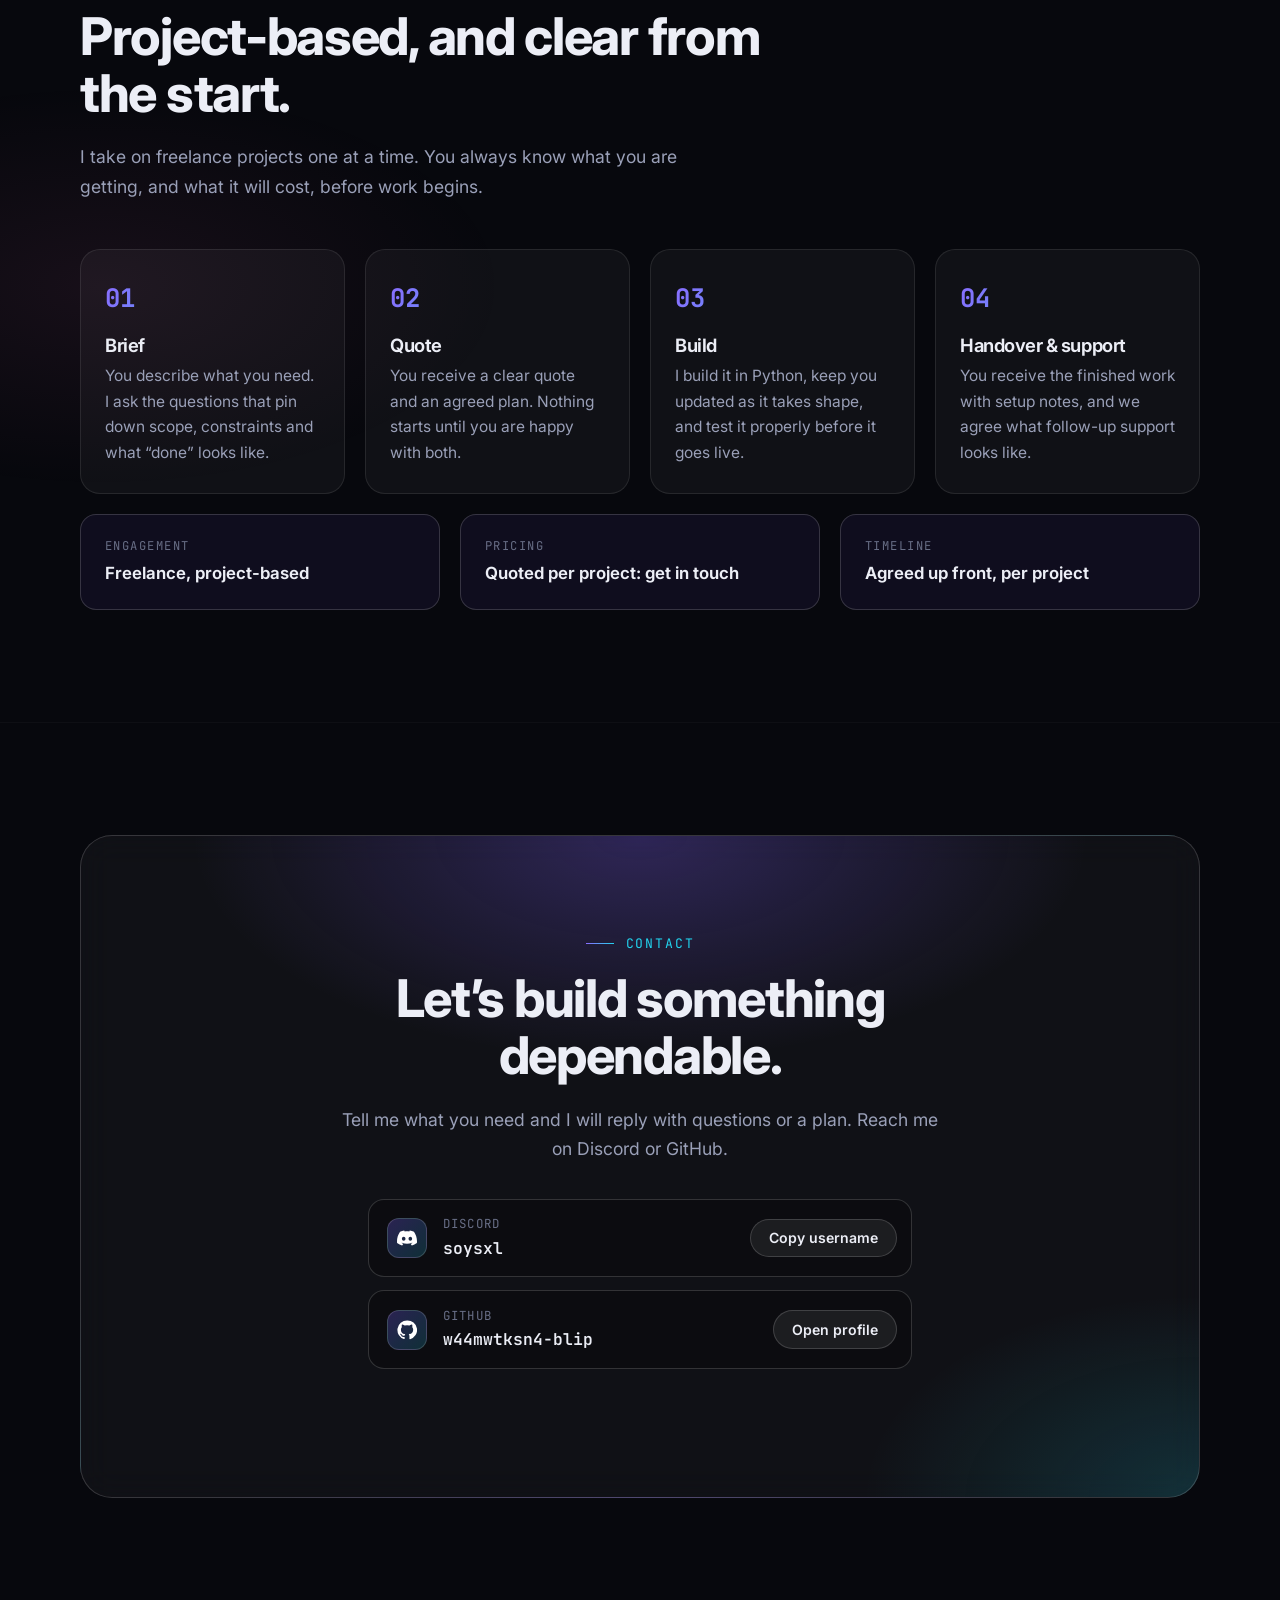
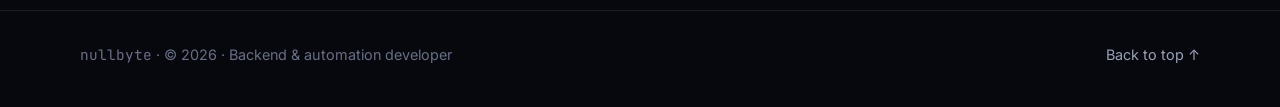
==== commit d149af33: "Site v2: live GitHub work, verifiable proof, how-I-work, Discord contact, EN/TR toggle, consistent h" ====
--- a/index.html
+++ b/index.html
@@ -4,7 +4,7 @@
   <meta charset="utf-8">
   <meta name="viewport" content="width=device-width, initial-scale=1, viewport-fit=cover">
   <title>nullbyte — Backend &amp; Automation Developer</title>
-  <meta name="description" content="nullbyte is a backend and automation developer building Discord bots, API integrations and reliable server tooling with Python.">
+  <meta name="description" content="nullbyte is a backend and automation developer building Discord bots, API and backend integrations, and VDS automation and deployment with Python.">
   <meta name="author" content="nullbyte">
   <meta name="theme-color" content="#07080d">
   <meta name="color-scheme" content="dark">
@@ -14,7 +14,7 @@
   <meta property="og:site_name" content="nullbyte">
   <meta property="og:locale" content="en_GB">
   <meta property="og:title" content="nullbyte — Backend &amp; Automation Developer">
-  <meta property="og:description" content="Discord bots, API integrations and reliable server tooling, written in Python. Built quietly. Kept running.">
+  <meta property="og:description" content="Discord bots, API and backend integrations, and VDS automation and deployment, written in Python. Built quietly. Kept running.">
   <meta property="og:url" content="https://nullbyte.is-a.dev/">
   <meta property="og:image" content="https://nullbyte.is-a.dev/assets/og-image.png">
   <meta property="og:image:width" content="1200">
@@ -22,7 +22,7 @@
   <meta property="og:image:alt" content="nullbyte — Backend and automation developer">
   <meta name="twitter:card" content="summary_large_image">
   <meta name="twitter:title" content="nullbyte — Backend &amp; Automation Developer">
-  <meta name="twitter:description" content="Discord bots, API integrations and reliable server tooling, written in Python.">
+  <meta name="twitter:description" content="Discord bots, API and backend integrations, and VDS automation and deployment, written in Python.">
   <meta name="twitter:image" content="https://nullbyte.is-a.dev/assets/og-image.png">
 
   <link rel="icon" href="/favicon.svg" type="image/svg+xml">
@@ -41,28 +41,33 @@
     "name": "nullbyte",
     "url": "https://nullbyte.is-a.dev/",
     "inLanguage": "en-GB",
-    "description": "Personal site of nullbyte, a backend and automation developer."
+    "description": "Personal site of nullbyte, a backend and automation developer.",
+    "author": { "@type": "Person", "name": "nullbyte", "url": "https://github.com/w44mwtksn4-blip" }
   }
   </script>
 </head>
 <body>
-  <a class="skip" href="#main">Skip to content</a>
+  <a class="skip" href="#main" data-i="skip">Skip to content</a>
   <canvas id="bg" aria-hidden="true"></canvas>
   <div class="glow" aria-hidden="true"></div>
   <div class="grain" aria-hidden="true"></div>
 
   <header class="nav" id="nav">
     <div class="wrap">
-      <a class="brand" href="#top" aria-label="nullbyte — back to top">
+      <a class="brand" href="#top" aria-label="nullbyte — back to top" data-ia="brand">
         <svg viewBox="0 0 64 64" aria-hidden="true"><defs><linearGradient id="lg" x1="0" y1="0" x2="1" y2="1"><stop offset="0" stop-color="#7c5cff"/><stop offset="1" stop-color="#22d3ee"/></linearGradient></defs><rect width="64" height="64" rx="16" fill="#0a0b12"/><rect x="2" y="2" width="60" height="60" rx="14" fill="none" stroke="url(#lg)" stroke-width="2" opacity=".7"/><path d="M22 20l-10 12 10 12" fill="none" stroke="url(#lg)" stroke-width="5" stroke-linecap="round" stroke-linejoin="round"/><rect x="34" y="40" width="16" height="5" rx="2.5" fill="url(#lg)"/></svg>
         <span>null<b>byte</b></span>
       </a>
-      <nav class="links" aria-label="Primary">
-        <a href="#about">About</a>
-        <a href="#services">Services</a>
-        <a href="#stack">Stack</a>
-        <a href="#work">Work</a>
-        <a class="cta" href="#contact">Get in touch</a>
+      <nav class="links" aria-label="Primary" data-ia="nav">
+        <a href="#about" data-i="nav_about">About</a>
+        <a href="#services" data-i="nav_services">Services</a>
+        <a href="#work" data-i="nav_work">Work</a>
+        <a href="#process" data-i="nav_process">How I work</a>
+        <div class="lang" role="group" aria-label="Language" data-ia="lang_label">
+          <button type="button" class="lang-btn" data-lang="en" aria-pressed="true" lang="en">EN</button>
+          <button type="button" class="lang-btn" data-lang="tr" aria-pressed="false" lang="tr">TR</button>
+        </div>
+        <a class="cta" href="#contact" data-i="nav_contact">Get in touch</a>
       </nav>
     </div>
   </header>
@@ -72,21 +77,20 @@
     <section class="hero" id="top">
       <div class="wrap">
         <div>
-          <p class="badge reveal"><span class="dot" aria-hidden="true"></span> Backend &amp; automation developer</p>
-          <h1 class="reveal" style="--d:.08s">Building systems that<br><span class="grad-text">run quietly</span> and never stop.</h1>
-          <p class="lead reveal" style="--d:.16s">
-            I’m <strong>nullbyte</strong>. I design and build
-            <span class="typed" id="typed" aria-live="off">Discord bots</span><span class="caret" aria-hidden="true"></span>
-            with Python: clean code, dependable APIs and automation that looks after itself.
+          <p class="badge reveal"><span class="dot" aria-hidden="true"></span> <span data-i="badge">Backend &amp; automation developer</span></p>
+          <h1 class="reveal" style="--d:.08s"><span data-i="h1a">Discord bots, APIs and servers that</span> <span class="grad-text" data-i="h1b">run quietly</span> <span data-i="h1c">and never stop.</span></h1>
+          <p class="lead reveal" style="--d:.16s" data-i="lead">
+            I’m <strong>nullbyte</strong>. I build <strong>Discord bots</strong>, <strong>API and backend integrations</strong>, and
+            <strong>server and VDS automation and deployment</strong>, all in Python: clean code, dependable services and automation that looks after itself.
           </p>
           <div class="cta-row reveal" style="--d:.24s">
             <a class="btn primary" href="#work">
-              View my work
+              <span data-i="cta_work">View my work</span>
               <svg viewBox="0 0 24 24" fill="none" stroke="currentColor" stroke-width="2.2" stroke-linecap="round" stroke-linejoin="round" aria-hidden="true"><path d="M5 12h14M13 6l6 6-6 6"/></svg>
             </a>
-            <a class="btn" href="https://github.com/w44mwtksn4-blip" target="_blank" rel="noopener noreferrer">
-              <svg viewBox="0 0 24 24" fill="currentColor" aria-hidden="true"><path d="M12 .5a11.5 11.5 0 0 0-3.64 22.41c.58.1.79-.25.79-.56v-2c-3.2.7-3.88-1.37-3.88-1.37-.52-1.33-1.28-1.69-1.28-1.69-1.05-.71.08-.7.08-.7 1.16.08 1.77 1.19 1.77 1.19 1.03 1.77 2.71 1.26 3.37.96.1-.75.4-1.26.73-1.55-2.55-.29-5.24-1.28-5.24-5.68 0-1.25.45-2.28 1.19-3.08-.12-.29-.52-1.46.11-3.05 0 0 .97-.31 3.17 1.18a11 11 0 0 1 5.77 0c2.2-1.49 3.17-1.18 3.17-1.18.63 1.59.23 2.76.11 3.05.74.8 1.18 1.83 1.18 3.08 0 4.41-2.69 5.38-5.26 5.67.41.36.78 1.06.78 2.14v3.17c0 .31.21.67.8.56A11.5 11.5 0 0 0 12 .5Z"/></svg>
-              GitHub
+            <a class="btn" href="#contact">
+              <svg viewBox="0 0 24 24" fill="none" stroke="currentColor" stroke-width="2" stroke-linecap="round" stroke-linejoin="round" aria-hidden="true"><path d="M21 12a8 8 0 0 1-11.6 7.1L4 20l1-4.6A8 8 0 1 1 21 12Z"/></svg>
+              <span data-i="cta_talk">Start a project</span>
             </a>
           </div>
         </div>
@@ -102,8 +106,8 @@
     language = <span class="t-s">"Python"</span>
     focus    = (
         <span class="t-s">"Discord bots"</span>,
-        <span class="t-s">"API integrations"</span>,
-        <span class="t-s">"Server automation"</span>,
+        <span class="t-s">"API &amp; backend integrations"</span>,
+        <span class="t-s">"VDS automation &amp; deployment"</span>,
     )
     motto    = <span class="t-s">"Built quietly. Kept running."</span>
 
@@ -120,25 +124,25 @@
     <!-- About -->
     <section id="about">
       <div class="wrap">
-        <p class="eyebrow reveal">About</p>
-        <h2 class="title reveal" style="--d:.06s">Practical engineering, without the ceremony.</h2>
+        <p class="eyebrow reveal" data-i="about_eyebrow">About</p>
+        <h2 class="title reveal" style="--d:.06s" data-i="about_title">Practical engineering, without the ceremony.</h2>
         <div class="about-grid">
           <div class="reveal" style="--d:.12s">
-            <p>I’m a <strong>backend and automation developer</strong>. Most of my time goes into Python, REST APIs and Windows servers: building the tools that connect services together and keep them reliable.</p>
-            <p>I care about <strong>clear code, predictable behaviour and systems that stay up</strong>. That means sensible structure, careful error handling and monitoring that tells you what is happening before anyone has to ask.</p>
+            <p data-i="about_p1">I’m a <strong>backend and automation developer</strong>. Most of my time goes into Python, REST APIs and Windows servers: building the tools that connect services together and keep them reliable.</p>
+            <p data-i="about_p2">I care about <strong>clear code, predictable behaviour and systems that stay up</strong>. That means sensible structure, careful error handling and monitoring that tells you what is happening before anyone has to ask.</p>
           </div>
           <ul class="facts reveal" style="--d:.2s">
             <li class="fact">
               <svg viewBox="0 0 24 24" fill="none" stroke="currentColor" stroke-width="1.8" stroke-linecap="round" stroke-linejoin="round" aria-hidden="true"><path d="m8 7-5 5 5 5M16 7l5 5-5 5M14 4l-4 16"/></svg>
-              <span>Python<small>primary language</small></span>
+              <span><span data-i="fact1">Python</span><small data-i="fact1s">primary language</small></span>
             </li>
             <li class="fact">
               <svg viewBox="0 0 24 24" fill="none" stroke="currentColor" stroke-width="1.8" stroke-linecap="round" stroke-linejoin="round" aria-hidden="true"><rect x="3" y="4" width="18" height="6" rx="2"/><rect x="3" y="14" width="18" height="6" rx="2"/><path d="M7 7h.01M7 17h.01"/></svg>
-              <span>Backend &amp; servers<small>APIs, services, Windows</small></span>
+              <span><span data-i="fact2">Backend &amp; servers</span><small data-i="fact2s">APIs, services, Windows</small></span>
             </li>
             <li class="fact">
               <svg viewBox="0 0 24 24" fill="none" stroke="currentColor" stroke-width="1.8" stroke-linecap="round" stroke-linejoin="round" aria-hidden="true"><path d="M12 3v3M12 18v3M3 12h3M18 12h3M5.6 5.6l2.1 2.1M16.3 16.3l2.1 2.1M5.6 18.4l2.1-2.1M16.3 7.7l2.1-2.1"/><circle cx="12" cy="12" r="3"/></svg>
-              <span>Automation<small>scheduled jobs &amp; monitoring</small></span>
+              <span><span data-i="fact3">Automation</span><small data-i="fact3s">scheduled jobs &amp; monitoring</small></span>
             </li>
           </ul>
         </div>
@@ -148,25 +152,25 @@
     <!-- Services -->
     <section id="services">
       <div class="wrap">
-        <p class="eyebrow reveal">What I do</p>
-        <h2 class="title reveal" style="--d:.06s">Three things, done properly.</h2>
-        <p class="sub reveal" style="--d:.12s">A focused set of skills, applied with care to the problems that matter.</p>
+        <p class="eyebrow reveal" data-i="svc_eyebrow">What I do</p>
+        <h2 class="title reveal" style="--d:.06s" data-i="svc_title">Three things, done properly.</h2>
+        <p class="sub reveal" style="--d:.12s" data-i="svc_sub">A focused set of skills, applied with care to the problems that matter.</p>
 
         <div class="cards">
           <article class="card reveal" style="--d:.05s">
             <div class="icon"><svg viewBox="0 0 24 24" fill="none" stroke="currentColor" stroke-width="1.8" stroke-linecap="round" stroke-linejoin="round" aria-hidden="true"><path d="M21 12a8 8 0 0 1-11.6 7.1L4 20l1-4.6A8 8 0 1 1 21 12Z"/><path d="M8.5 12h.01M12 12h.01M15.5 12h.01"/></svg></div>
-            <h3>Discord bots &amp; automation</h3>
-            <p>Responsive, well-structured bots written in Python, from slash commands and notifications to background workers that run around the clock.</p>
+            <h3 data-i="svc1_t">Discord bots</h3>
+            <p data-i="svc1_p">Responsive, well-structured bots written in Python, from slash commands and notifications to background workers that run around the clock.</p>
           </article>
           <article class="card reveal" style="--d:.13s">
             <div class="icon"><svg viewBox="0 0 24 24" fill="none" stroke="currentColor" stroke-width="1.8" stroke-linecap="round" stroke-linejoin="round" aria-hidden="true"><path d="M8 3H5a2 2 0 0 0-2 2v3M16 3h3a2 2 0 0 1 2 2v3M8 21H5a2 2 0 0 1-2-2v-3M16 21h3a2 2 0 0 0 2-2v-3"/><path d="M9 12h6M12 9v6"/></svg></div>
-            <h3>API integrations</h3>
-            <p>Dependable connections between services. Clean request handling, sensible rate limiting and graceful failure, so data flows where it should.</p>
+            <h3 data-i="svc2_t">API &amp; backend integrations</h3>
+            <p data-i="svc2_p">Dependable connections between services. Clean request handling, sensible rate limiting and graceful failure, so data flows where it should.</p>
           </article>
           <article class="card reveal" style="--d:.21s">
             <div class="icon"><svg viewBox="0 0 24 24" fill="none" stroke="currentColor" stroke-width="1.8" stroke-linecap="round" stroke-linejoin="round" aria-hidden="true"><rect x="3" y="3" width="18" height="7" rx="2"/><rect x="3" y="14" width="18" height="7" rx="2"/><path d="M7 6.5h.01M7 17.5h.01M12 6.5h5M12 17.5h5"/></svg></div>
-            <h3>Server operations</h3>
-            <p>Windows server administration, scheduled jobs and monitoring that keep services healthy, secure and recoverable.</p>
+            <h3 data-i="svc3_t">Server &amp; VDS automation</h3>
+            <p data-i="svc3_p">Windows VDS setup and deployment, scheduled jobs and monitoring that keep services healthy, secure and recoverable.</p>
           </article>
         </div>
       </div>
@@ -175,25 +179,25 @@
     <!-- Stack -->
     <section id="stack">
       <div class="wrap">
-        <p class="eyebrow reveal">Toolkit</p>
-        <h2 class="title reveal" style="--d:.06s">The tools I reach for.</h2>
+        <p class="eyebrow reveal" data-i="stack_eyebrow">Toolkit</p>
+        <h2 class="title reveal" style="--d:.06s" data-i="stack_title">The tools I reach for.</h2>
         <div class="stack">
           <div class="group reveal" style="--d:.05s">
-            <h3>Languages &amp; services</h3>
+            <h3 data-i="stack_g1">Languages &amp; services</h3>
             <ul class="chips">
               <li class="chip">Python</li>
               <li class="chip">REST APIs</li>
               <li class="chip">Discord API</li>
-              <li class="chip">Backend automation</li>
+              <li class="chip" data-i="chip_backend">Backend automation</li>
             </ul>
           </div>
           <div class="group reveal" style="--d:.12s">
-            <h3>Operations</h3>
+            <h3 data-i="stack_g2">Operations</h3>
             <ul class="chips">
-              <li class="chip">Windows server administration</li>
-              <li class="chip">Service monitoring</li>
-              <li class="chip">Scheduled jobs</li>
-              <li class="chip">VDS management</li>
+              <li class="chip" data-i="chip_win">Windows server administration</li>
+              <li class="chip" data-i="chip_mon">Service monitoring</li>
+              <li class="chip" data-i="chip_jobs">Scheduled jobs</li>
+              <li class="chip" data-i="chip_vds">VDS management</li>
             </ul>
           </div>
         </div>
@@ -203,35 +207,91 @@
     <!-- Work -->
     <section id="work">
       <div class="wrap">
-        <p class="eyebrow reveal">Selected work</p>
-        <h2 class="title reveal" style="--d:.06s">What I build.</h2>
-        <p class="sub reveal" style="--d:.12s">The kinds of project I work on most, described by what they do.</p>
-
-        <div class="work">
-          <article class="project reveal" style="--d:.04s">
-            <span class="num grad-text" aria-hidden="true">01</span>
-            <div>
-              <h3>Discord bots</h3>
-              <p>Python bots that bring information and tooling into the places people already talk. Built to stay online, recover from failure and be easy to extend.</p>
+        <p class="eyebrow reveal" data-i="work_eyebrow">Selected work</p>
+        <h2 class="title reveal" style="--d:.06s" data-i="work_title">Public work, straight from GitHub.</h2>
+        <p class="sub reveal" style="--d:.12s" data-i="work_sub">These are my public repositories, fetched live from GitHub, so what you see here is what exists.</p>
+
+        <div class="repos solo reveal" id="repos" aria-live="polite" style="--d:.1s">
+          <!-- Rendered from the GitHub API; the card below is the fallback if the API cannot be reached. -->
+          <a class="repo" href="https://github.com/w44mwtksn4-blip/w44mwtksn4-blip.github.io" target="_blank" rel="noopener noreferrer">
+            <div class="repo-top">
+              <svg viewBox="0 0 24 24" fill="none" stroke="currentColor" stroke-width="1.8" stroke-linecap="round" stroke-linejoin="round" aria-hidden="true"><path d="M3 5a2 2 0 0 1 2-2h11l5 5v11a2 2 0 0 1-2 2H5a2 2 0 0 1-2-2Z"/><path d="M15 3v6h6"/></svg>
+              <h3>w44mwtksn4-blip.github.io</h3>
+              <span class="arrow" aria-hidden="true">↗</span>
             </div>
-            <ul class="tags" aria-label="Technologies"><li><span>Python</span></li><li><span>Discord API</span></li></ul>
-          </article>
-          <article class="project reveal" style="--d:.1s">
-            <span class="num grad-text" aria-hidden="true">02</span>
-            <div>
-              <h3>API-driven automation</h3>
-              <p>Integrations that pull from external APIs, process the data and act on it automatically, with careful handling of limits, retries and edge cases.</p>
-            </div>
-            <ul class="tags" aria-label="Technologies"><li><span>Python</span></li><li><span>REST</span></li></ul>
-          </article>
-          <article class="project reveal" style="--d:.16s">
-            <span class="num grad-text" aria-hidden="true">03</span>
-            <div>
-              <h3>Server tooling &amp; monitoring</h3>
-              <p>Scripts and scheduled tasks that keep Windows servers running smoothly, with checks that surface problems early and recover from them cleanly.</p>
-            </div>
-            <ul class="tags" aria-label="Technologies"><li><span>Windows</span></li><li><span>Monitoring</span></li></ul>
-          </article>
+            <p data-i="repo_site_desc">Personal developer page</p>
+            <div class="repo-meta"><span class="lang-dot" aria-hidden="true"></span><span>HTML</span></div>
+          </a>
+        </div>
+
+        <div class="request reveal" style="--d:.1s">
+          <div>
+            <h3 data-i="req_t">More selected work available on request</h3>
+            <p data-i="req_p">Some of what I build is private or made for other people, so it is not public. If you would like to see examples relevant to your project, just ask.</p>
+          </div>
+          <a class="btn" href="#contact"><span data-i="req_cta">Ask for examples</span></a>
+        </div>
+
+        <h3 class="mini-title reveal" data-i="cap_t">What I build</h3>
+        <ul class="caps reveal">
+          <li><b data-i="cap1_t">Discord bots</b><span data-i="cap1_p">Slash commands, notifications and workers built to stay online and recover from failure.</span></li>
+          <li><b data-i="cap2_t">API-driven automation</b><span data-i="cap2_p">Integrations that pull from external APIs and act on the data, with care for limits, retries and edge cases.</span></li>
+          <li><b data-i="cap3_t">Server tooling &amp; monitoring</b><span data-i="cap3_p">Scripts and scheduled tasks that keep Windows servers running, with checks that surface problems early.</span></li>
+        </ul>
+      </div>
+    </section>
+
+    <!-- Verifiable proof -->
+    <section id="proof">
+      <div class="wrap">
+        <p class="eyebrow reveal" data-i="proof_eyebrow">Track record</p>
+        <h2 class="title reveal" style="--d:.06s" data-i="proof_title">Verifiable, not just claimed.</h2>
+        <p class="sub reveal" style="--d:.12s" data-i="proof_sub">Everything below can be checked independently.</p>
+
+        <div class="proof">
+          <article class="pcard reveal" style="--d:.05s">
+            <div class="icon"><svg viewBox="0 0 24 24" fill="none" stroke="currentColor" stroke-width="1.8" stroke-linecap="round" stroke-linejoin="round" aria-hidden="true"><path d="M3 12h4l3 8 4-16 3 8h4"/></svg></div>
+            <h3 data-i="p1_t">Live GitHub activity</h3>
+            <dl class="live" id="live" aria-live="polite">
+              <div><dt data-i="p1_repos">Public repositories</dt><dd id="live-repos">–</dd></div>
+              <div><dt data-i="p1_push">Last public push</dt><dd id="live-push">–</dd></div>
+            </dl>
+            <a class="more" href="https://github.com/w44mwtksn4-blip" target="_blank" rel="noopener noreferrer"><span data-i="p1_link">Open GitHub profile</span> <span aria-hidden="true">↗</span></a>
+          </article>
+          <article class="pcard reveal" style="--d:.13s">
+            <div class="icon"><svg viewBox="0 0 24 24" fill="none" stroke="currentColor" stroke-width="1.8" stroke-linecap="round" stroke-linejoin="round" aria-hidden="true"><path d="M12 3 4 6v6c0 4.5 3.2 8 8 9 4.8-1 8-4.5 8-9V6l-8-3Z"/><path d="m9 12 2 2 4-4"/></svg></div>
+            <h3 data-i="p2_t">Verified domain</h3>
+            <p data-i="p2_p"><span class="mono">nullbyte.is-a.dev</span> is registered through the open-source is-a.dev register and is linked to my Discord profile as a verified domain.</p>
+            <a class="more" href="https://github.com/is-a-dev/register/blob/main/domains/nullbyte.json" target="_blank" rel="noopener noreferrer"><span data-i="p2_link">View the public record</span> <span aria-hidden="true">↗</span></a>
+          </article>
+          <article class="pcard reveal" style="--d:.21s">
+            <div class="icon"><svg viewBox="0 0 24 24" fill="none" stroke="currentColor" stroke-width="1.8" stroke-linecap="round" stroke-linejoin="round" aria-hidden="true"><path d="m8 7-5 5 5 5M16 7l5 5-5 5"/></svg></div>
+            <h3 data-i="p3_t">Open source, served securely</h3>
+            <p data-i="p3_p">The source of this very site is public, and it is served over HTTPS from GitHub Pages. Read the code, or check the commit history.</p>
+            <a class="more" href="https://github.com/w44mwtksn4-blip/w44mwtksn4-blip.github.io" target="_blank" rel="noopener noreferrer"><span data-i="p3_link">Read the source</span> <span aria-hidden="true">↗</span></a>
+          </article>
+        </div>
+      </div>
+    </section>
+
+    <!-- Process -->
+    <section id="process">
+      <div class="wrap">
+        <p class="eyebrow reveal" data-i="proc_eyebrow">How I work</p>
+        <h2 class="title reveal" style="--d:.06s" data-i="proc_title">Project-based, and clear from the start.</h2>
+        <p class="sub reveal" style="--d:.12s" data-i="proc_sub">I take on freelance projects one at a time. You always know what you are getting, and what it will cost, before work begins.</p>
+
+        <ol class="steps">
+          <li class="step reveal" style="--d:.04s"><span class="sn" aria-hidden="true">01</span><h3 data-i="s1_t">Brief</h3><p data-i="s1_p">You describe what you need. I ask the questions that pin down scope, constraints and what “done” looks like.</p></li>
+          <li class="step reveal" style="--d:.1s"><span class="sn" aria-hidden="true">02</span><h3 data-i="s2_t">Quote</h3><p data-i="s2_p">You receive a clear quote and an agreed plan. Nothing starts until you are happy with both.</p></li>
+          <li class="step reveal" style="--d:.16s"><span class="sn" aria-hidden="true">03</span><h3 data-i="s3_t">Build</h3><p data-i="s3_p">I build it in Python, keep you updated as it takes shape, and test it properly before it goes live.</p></li>
+          <li class="step reveal" style="--d:.22s"><span class="sn" aria-hidden="true">04</span><h3 data-i="s4_t">Handover &amp; support</h3><p data-i="s4_p">You receive the finished work with setup notes, and we agree what follow-up support looks like.</p></li>
+        </ol>
+
+        <div class="terms">
+          <div class="term-item reveal" style="--d:.05s"><small data-i="t1_k">Engagement</small><b data-i="t1_v">Freelance, project-based</b></div>
+          <div class="term-item reveal" style="--d:.12s"><small data-i="t2_k">Pricing</small><b data-i="t2_v">Quoted per project: get in touch</b></div>
+          <div class="term-item reveal" style="--d:.19s"><small data-i="t3_k">Timeline</small><b data-i="t3_v">Agreed up front, per project</b></div>
         </div>
       </div>
     </section>
@@ -240,15 +300,31 @@
     <section id="contact">
       <div class="wrap">
         <div class="contact-card reveal">
-          <p class="eyebrow">Contact</p>
-          <h2 class="title">Let’s build something dependable.</h2>
-          <p class="sub">The best way to reach me is through my GitHub profile. Say hello, browse my work or start a conversation.</p>
-          <div class="cta-row">
-            <a class="btn primary" href="https://github.com/w44mwtksn4-blip" target="_blank" rel="noopener noreferrer">
-              <svg viewBox="0 0 24 24" fill="currentColor" aria-hidden="true"><path d="M12 .5a11.5 11.5 0 0 0-3.64 22.41c.58.1.79-.25.79-.56v-2c-3.2.7-3.88-1.37-3.88-1.37-.52-1.33-1.28-1.69-1.28-1.69-1.05-.71.08-.7.08-.7 1.16.08 1.77 1.19 1.77 1.19 1.03 1.77 2.71 1.26 3.37.96.1-.75.4-1.26.73-1.55-2.55-.29-5.24-1.28-5.24-5.68 0-1.25.45-2.28 1.19-3.08-.12-.29-.52-1.46.11-3.05 0 0 .97-.31 3.17 1.18a11 11 0 0 1 5.77 0c2.2-1.49 3.17-1.18 3.17-1.18.63 1.59.23 2.76.11 3.05.74.8 1.18 1.83 1.18 3.08 0 4.41-2.69 5.38-5.26 5.67.41.36.78 1.06.78 2.14v3.17c0 .31.21.67.8.56A11.5 11.5 0 0 0 12 .5Z"/></svg>
-              github.com/w44mwtksn4-blip
-            </a>
-          </div>
+          <p class="eyebrow" data-i="contact_eyebrow">Contact</p>
+          <h2 class="title" data-i="contact_title">Let’s build something dependable.</h2>
+          <p class="sub" data-i="contact_sub">Tell me what you need and I will reply with questions or a plan. Reach me on Discord or GitHub.</p>
+
+          <ul class="channels">
+            <li class="channel">
+              <span class="ch-ico" aria-hidden="true"><svg viewBox="0 0 24 24" fill="currentColor"><path d="M20.317 4.3698a19.7913 19.7913 0 00-4.8851-1.5152.0741.0741 0 00-.0785.0371c-.211.3753-.4447.8648-.6083 1.2495-1.8447-.2762-3.68-.2762-5.4868 0-.1636-.3933-.4058-.8742-.6177-1.2495a.077.077 0 00-.0785-.037 19.7363 19.7363 0 00-4.8852 1.515.0699.0699 0 00-.0321.0277C.5334 9.0458-.319 13.5799.0992 18.0578a.0824.0824 0 00.0312.0561c2.0528 1.5076 4.0413 2.4228 5.9929 3.0294a.0777.0777 0 00.0842-.0276c.4616-.6304.8731-1.2952 1.226-1.9942a.076.076 0 00-.0416-.1057c-.6528-.2476-1.2743-.5495-1.8722-.8923a.077.077 0 01-.0076-.1277c.1258-.0943.2517-.1923.3718-.2914a.0743.0743 0 01.0776-.0105c3.9278 1.7933 8.18 1.7933 12.0614 0a.0739.0739 0 01.0785.0095c.1202.099.246.1981.3728.2924a.077.077 0 01-.0066.1276 12.2986 12.2986 0 01-1.873.8914.0766.0766 0 00-.0407.1067c.3604.698.7719 1.3628 1.225 1.9932a.076.076 0 00.0842.0286c1.961-.6067 3.9495-1.5219 6.0023-3.0294a.077.077 0 00.0313-.0552c.5004-5.177-.8382-9.6739-3.5485-13.6604a.061.061 0 00-.0312-.0286zM8.02 15.3312c-1.1825 0-2.1569-1.0857-2.1569-2.419 0-1.3332.9555-2.4189 2.157-2.4189 1.2108 0 2.1757 1.0952 2.1568 2.419 0 1.3332-.9555 2.4189-2.1569 2.4189zm7.9748 0c-1.1825 0-2.1569-1.0857-2.1569-2.419 0-1.3332.9554-2.4189 2.1569-2.4189 1.2108 0 2.1757 1.0952 2.1568 2.419 0 1.3332-.946 2.4189-2.1568 2.4189Z"/></svg></span>
+              <span class="ch-body"><small data-i="ch_discord">Discord</small><b class="mono" id="discord-name">soysxl</b></span>
+              <button type="button" class="copy" id="copy-discord" data-copy="soysxl"><span data-i="copy">Copy username</span></button>
+            </li>
+            <li class="channel">
+              <span class="ch-ico" aria-hidden="true"><svg viewBox="0 0 24 24" fill="currentColor" aria-hidden="true"><path d="M12 .5a11.5 11.5 0 0 0-3.64 22.41c.58.1.79-.25.79-.56v-2c-3.2.7-3.88-1.37-3.88-1.37-.52-1.33-1.28-1.69-1.28-1.69-1.05-.71.08-.7.08-.7 1.16.08 1.77 1.19 1.77 1.19 1.03 1.77 2.71 1.26 3.37.96.1-.75.4-1.26.73-1.55-2.55-.29-5.24-1.28-5.24-5.68 0-1.25.45-2.28 1.19-3.08-.12-.29-.52-1.46.11-3.05 0 0 .97-.31 3.17 1.18a11 11 0 0 1 5.77 0c2.2-1.49 3.17-1.18 3.17-1.18.63 1.59.23 2.76.11 3.05.74.8 1.18 1.83 1.18 3.08 0 4.41-2.69 5.38-5.26 5.67.41.36.78 1.06.78 2.14v3.17c0 .31.21.67.8.56A11.5 11.5 0 0 0 12 .5Z"/></svg></span>
+              <span class="ch-body"><small>GitHub</small><b class="mono">w44mwtksn4-blip</b></span>
+              <a class="copy" href="https://github.com/w44mwtksn4-blip" target="_blank" rel="noopener noreferrer"><span data-i="open">Open profile</span></a>
+            </li>
+            <!-- EMAIL (not shown yet). To add an email address later, delete these comment markers
+                 and replace the two EMAIL values below (the mailto link and the visible text).
+            <li class="channel" id="channel-email">
+              <span class="ch-ico" aria-hidden="true"><svg viewBox="0 0 24 24" fill="none" stroke="currentColor" stroke-width="1.8" stroke-linecap="round" stroke-linejoin="round" aria-hidden="true"><rect x="3" y="5" width="18" height="14" rx="2"/><path d="m3 7 9 6 9-6"/></svg></span>
+              <span class="ch-body"><small data-i="ch_email">Email</small><b class="mono">EMAIL</b></span>
+              <a class="copy" href="mailto:EMAIL"><span data-i="write">Write to me</span></a>
+            </li>
+            -->
+          </ul>
+          <p class="copied" id="copied" role="status" aria-live="polite"></p>
         </div>
       </div>
     </section>
@@ -256,8 +332,8 @@
 
   <footer>
     <div class="wrap">
-      <p><span class="mono">nullbyte</span> · <span id="year"></span> Backend &amp; automation developer</p>
-      <p><a href="#top">Back to top ↑</a></p>
+      <p><span class="mono">nullbyte</span> · <span id="year"></span> <span data-i="foot">Backend &amp; automation developer</span></p>
+      <p><a href="#top" data-i="top">Back to top ↑</a></p>
     </div>
   </footer>
 
--- a/assets/style.css
+++ b/assets/style.css
@@ -125,7 +125,7 @@
 .dot { width: 8px; height: 8px; border-radius: 50%; background: #34d399; box-shadow: 0 0 0 0 rgba(52,211,153,0.6); animation: pulse 2.4s infinite; }
 @keyframes pulse { 70% { box-shadow: 0 0 0 9px rgba(52,211,153,0); } 100% { box-shadow: 0 0 0 0 rgba(52,211,153,0); } }
 
-.hero h1 { font-size: clamp(2.7rem, 7.4vw, 5.4rem); font-weight: 800; letter-spacing: -0.045em; line-height: 1.02; margin: 1.5rem 0 1.4rem; }
+.hero h1 { font-size: clamp(2.45rem, 5.6vw, 4.2rem); font-weight: 800; letter-spacing: -0.045em; line-height: 1.02; margin: 1.5rem 0 1.4rem; }
 .grad-text { background: var(--grad); -webkit-background-clip: text; background-clip: text; color: transparent; -webkit-text-fill-color: transparent; }
 .hero .lead { font-size: clamp(1.1rem, 2.2vw, 1.3rem); color: var(--muted); max-width: 34rem; }
 .hero .lead strong { color: var(--text); font-weight: 600; }
@@ -288,6 +288,121 @@
 #services { --gx: 8%; --gc: rgba(34,211,238,0.08); }
 #stack { --gx: 92%; --gc: rgba(244,114,182,0.07); }
 #work { --gx: 6%; --gc: rgba(124,92,255,0.10); }
+#proof { --gx: 92%; --gc: rgba(34,211,238,0.08); }
+#process { --gx: 8%; --gc: rgba(244,114,182,0.07); }
 #contact::before { display: none; }
 section + section { border-top: 1px solid rgba(255,255,255,0.03); }
 section { padding: clamp(4rem, 9vw, 7rem) 0; }
+
+/* ---- v2: language switch ---- */
+.mono { font-family: var(--mono); }
+.lang { display: inline-flex; margin: 0 0.35rem; padding: 3px; border-radius: 999px; border: 1px solid var(--border-strong); background: var(--surface); }
+.lang-btn {
+  font: 600 0.78rem/1 var(--mono); letter-spacing: 0.06em; color: var(--muted); background: transparent; border: 0;
+  padding: 0.45rem 0.7rem; border-radius: 999px; cursor: pointer; transition: color 0.2s, background 0.2s;
+}
+.lang-btn:hover { color: var(--text); }
+.lang-btn[aria-pressed="true"] { color: #05060a; background: var(--grad); }
+
+/* ---- v2: repositories ---- */
+.repos { display: grid; grid-template-columns: repeat(auto-fill, minmax(min(100%, 320px), 1fr)); gap: 1.25rem; margin-top: 3rem; }
+.repo {
+  display: flex; flex-direction: column; gap: 0.9rem; padding: 1.6rem; border-radius: var(--radius);
+  border: 1px solid var(--border); background: linear-gradient(180deg, rgba(255,255,255,0.06), rgba(255,255,255,0.02));
+  transition: transform 0.4s var(--ease), border-color 0.3s, box-shadow 0.4s;
+}
+.repo:hover { transform: translateY(-5px); border-color: rgba(34,211,238,0.45); box-shadow: 0 30px 70px -30px rgba(0,0,0,0.9); }
+.repo-top { display: flex; align-items: center; gap: 0.75rem; }
+.repo-top svg { width: 22px; height: 22px; flex: none; color: var(--cyan); }
+.repo h3 { font-family: var(--mono); font-size: 1rem; font-weight: 600; letter-spacing: 0; overflow-wrap: anywhere; flex: 1; line-height: 1.35; }
+.repo .arrow { color: var(--dim); transition: color 0.2s, transform 0.3s var(--ease); }
+.repo:hover .arrow { color: var(--cyan); transform: translate(2px, -2px); }
+.repo p { color: var(--muted); font-size: 0.98rem; flex: 1; }
+.repo-meta { display: flex; flex-wrap: wrap; gap: 1.1rem; font-family: var(--mono); font-size: 0.8rem; color: var(--dim); }
+.repo-meta span { display: inline-flex; align-items: center; gap: 0.4rem; }
+.lang-dot { width: 10px; height: 10px; border-radius: 50%; background: var(--violet); }
+
+.request {
+  display: flex; align-items: center; justify-content: space-between; gap: 1.5rem; flex-wrap: wrap;
+  margin-top: 1.25rem; padding: 1.7rem 2rem; border-radius: var(--radius);
+  border: 1px dashed var(--border-strong); background: rgba(124,92,255,0.06);
+}
+.request h3 { font-size: 1.2rem; font-weight: 650; margin-bottom: 0.35rem; }
+.request p { color: var(--muted); max-width: 40rem; }
+
+.mini-title { font-family: var(--mono); font-size: 0.82rem; font-weight: 500; letter-spacing: 0.12em; text-transform: uppercase; color: var(--dim); margin: 3.5rem 0 1.1rem; }
+.caps { display: grid; grid-template-columns: repeat(3, 1fr); gap: 1.25rem; }
+.caps li { padding: 1.3rem 1.4rem; border-radius: 16px; border: 1px solid var(--border); background: var(--surface); display: grid; gap: 0.4rem; }
+.caps b { font-weight: 650; font-size: 1.02rem; }
+.caps span { color: var(--muted); font-size: 0.95rem; }
+
+/* ---- v2: proof ---- */
+.proof { display: grid; grid-template-columns: repeat(3, 1fr); gap: 1.25rem; margin-top: 3rem; }
+.pcard {
+  display: flex; flex-direction: column; padding: 1.9rem; border-radius: var(--radius); border: 1px solid var(--border);
+  background: linear-gradient(180deg, rgba(255,255,255,0.06), rgba(255,255,255,0.02));
+}
+.pcard h3 { font-size: 1.25rem; font-weight: 650; margin-bottom: 0.65rem; }
+.pcard p { color: var(--muted); font-size: 1rem; flex: 1; }
+.pcard p .mono { color: var(--cyan); font-size: 0.92em; }
+.more { margin-top: 1.4rem; color: var(--cyan); font-weight: 600; font-size: 0.95rem; }
+.more:hover { text-decoration: underline; text-underline-offset: 4px; }
+.live { margin: 0; display: grid; gap: 0.85rem; flex: 1; }
+.live div { display: flex; justify-content: space-between; align-items: baseline; gap: 1rem; padding-bottom: 0.7rem; border-bottom: 1px solid var(--border); }
+.live dt { color: var(--muted); font-size: 0.95rem; }
+.live dd { margin: 0; font-family: var(--mono); font-weight: 600; font-size: 1.05rem; color: var(--text); }
+
+/* ---- v2: process ---- */
+.steps { display: grid; grid-template-columns: repeat(4, 1fr); gap: 1.25rem; margin-top: 3rem; counter-reset: s; }
+.step { position: relative; padding: 1.7rem 1.5rem; border-radius: var(--radius); border: 1px solid var(--border); background: var(--surface); }
+.step .sn { display: block; font-family: var(--mono); font-weight: 700; font-size: 1.6rem; margin-bottom: 1rem; background: var(--grad); -webkit-background-clip: text; background-clip: text; color: transparent; -webkit-text-fill-color: transparent; }
+.step h3 { font-size: 1.15rem; font-weight: 650; margin-bottom: 0.5rem; }
+.step p { color: var(--muted); font-size: 0.97rem; }
+.terms { display: grid; grid-template-columns: repeat(3, 1fr); gap: 1.25rem; margin-top: 1.25rem; }
+.term-item { padding: 1.3rem 1.5rem; border-radius: 16px; border: 1px solid var(--border-strong); background: rgba(124,92,255,0.07); display: grid; gap: 0.3rem; }
+.term-item small { font-family: var(--mono); font-size: 0.76rem; letter-spacing: 0.12em; text-transform: uppercase; color: var(--dim); }
+.term-item b { font-size: 1.05rem; font-weight: 650; }
+
+/* ---- v2: contact channels ---- */
+.channels { display: grid; gap: 0.85rem; max-width: 34rem; margin: 2.25rem auto 0; text-align: left; }
+.channel[hidden] { display: none; }
+.channel { display: flex; align-items: center; gap: 1rem; padding: 0.9rem 0.9rem 0.9rem 1.1rem; border-radius: 16px; border: 1px solid var(--border-strong); background: rgba(0,0,0,0.25); }
+.ch-ico { width: 40px; height: 40px; flex: none; display: grid; place-items: center; border-radius: 12px; background: linear-gradient(135deg, rgba(124,92,255,0.28), rgba(34,211,238,0.18)); border: 1px solid var(--border-strong); }
+.ch-ico svg { width: 20px; height: 20px; color: #fff; }
+.ch-body { flex: 1; min-width: 0; display: grid; }
+.ch-body small { color: var(--dim); font-size: 0.78rem; font-family: var(--mono); letter-spacing: 0.1em; text-transform: uppercase; }
+.ch-body b { font-weight: 600; font-size: 1.02rem; overflow-wrap: anywhere; }
+.copy {
+  flex: none; font: 600 0.88rem/1 var(--font); color: var(--text); padding: 0.7rem 1.1rem; border-radius: 999px; cursor: pointer;
+  border: 1px solid var(--border-strong); background: var(--surface-2); transition: background 0.2s, transform 0.25s var(--ease), border-color 0.2s;
+}
+.copy:hover { background: rgba(255,255,255,0.13); transform: translateY(-1px); }
+.copy.done { border-color: rgba(52,211,153,0.6); background: rgba(52,211,153,0.14); }
+.copied { min-height: 1.5rem; margin-top: 1rem; color: #6ee7b7; font-size: 0.92rem; }
+
+@media (max-width: 960px) {
+  .caps, .proof, .terms { grid-template-columns: 1fr; }
+  .steps { grid-template-columns: repeat(2, 1fr); }
+}
+@media (max-width: 640px) {
+  .steps { grid-template-columns: 1fr; }
+  .lang { margin: 0 0.25rem 0 0; }
+  .nav .links { gap: 0; }
+  .links a.cta { margin-left: 0.15rem; padding: 0.5rem 0.75rem; }
+  .request { padding: 1.4rem; }
+  .request .btn { width: 100%; }
+  .channel { flex-wrap: wrap; }
+  .channel .copy { width: 100%; text-align: center; }
+  .hero h1 { font-size: clamp(2.2rem, 10.5vw, 2.8rem); }
+}
+
+.steps { list-style: none; padding: 0; margin-top: 3rem; }
+.repos.solo { grid-template-columns: 1fr; }
+.repos.solo .repo { display: grid; grid-template-columns: minmax(0, 1fr) auto; align-items: center; column-gap: 2rem; row-gap: 0.4rem; padding: 1.8rem 2rem; }
+.repos.solo .repo-top { grid-column: 1; }
+.repos.solo .repo p { grid-column: 1; }
+.repos.solo .repo-meta { grid-column: 2; grid-row: 1 / span 2; justify-content: flex-end; }
+@media (max-width: 640px) {
+  .repos.solo .repo { grid-template-columns: 1fr; padding: 1.5rem; }
+  .repos.solo .repo-meta { grid-column: 1; grid-row: auto; justify-content: flex-start; }
+}
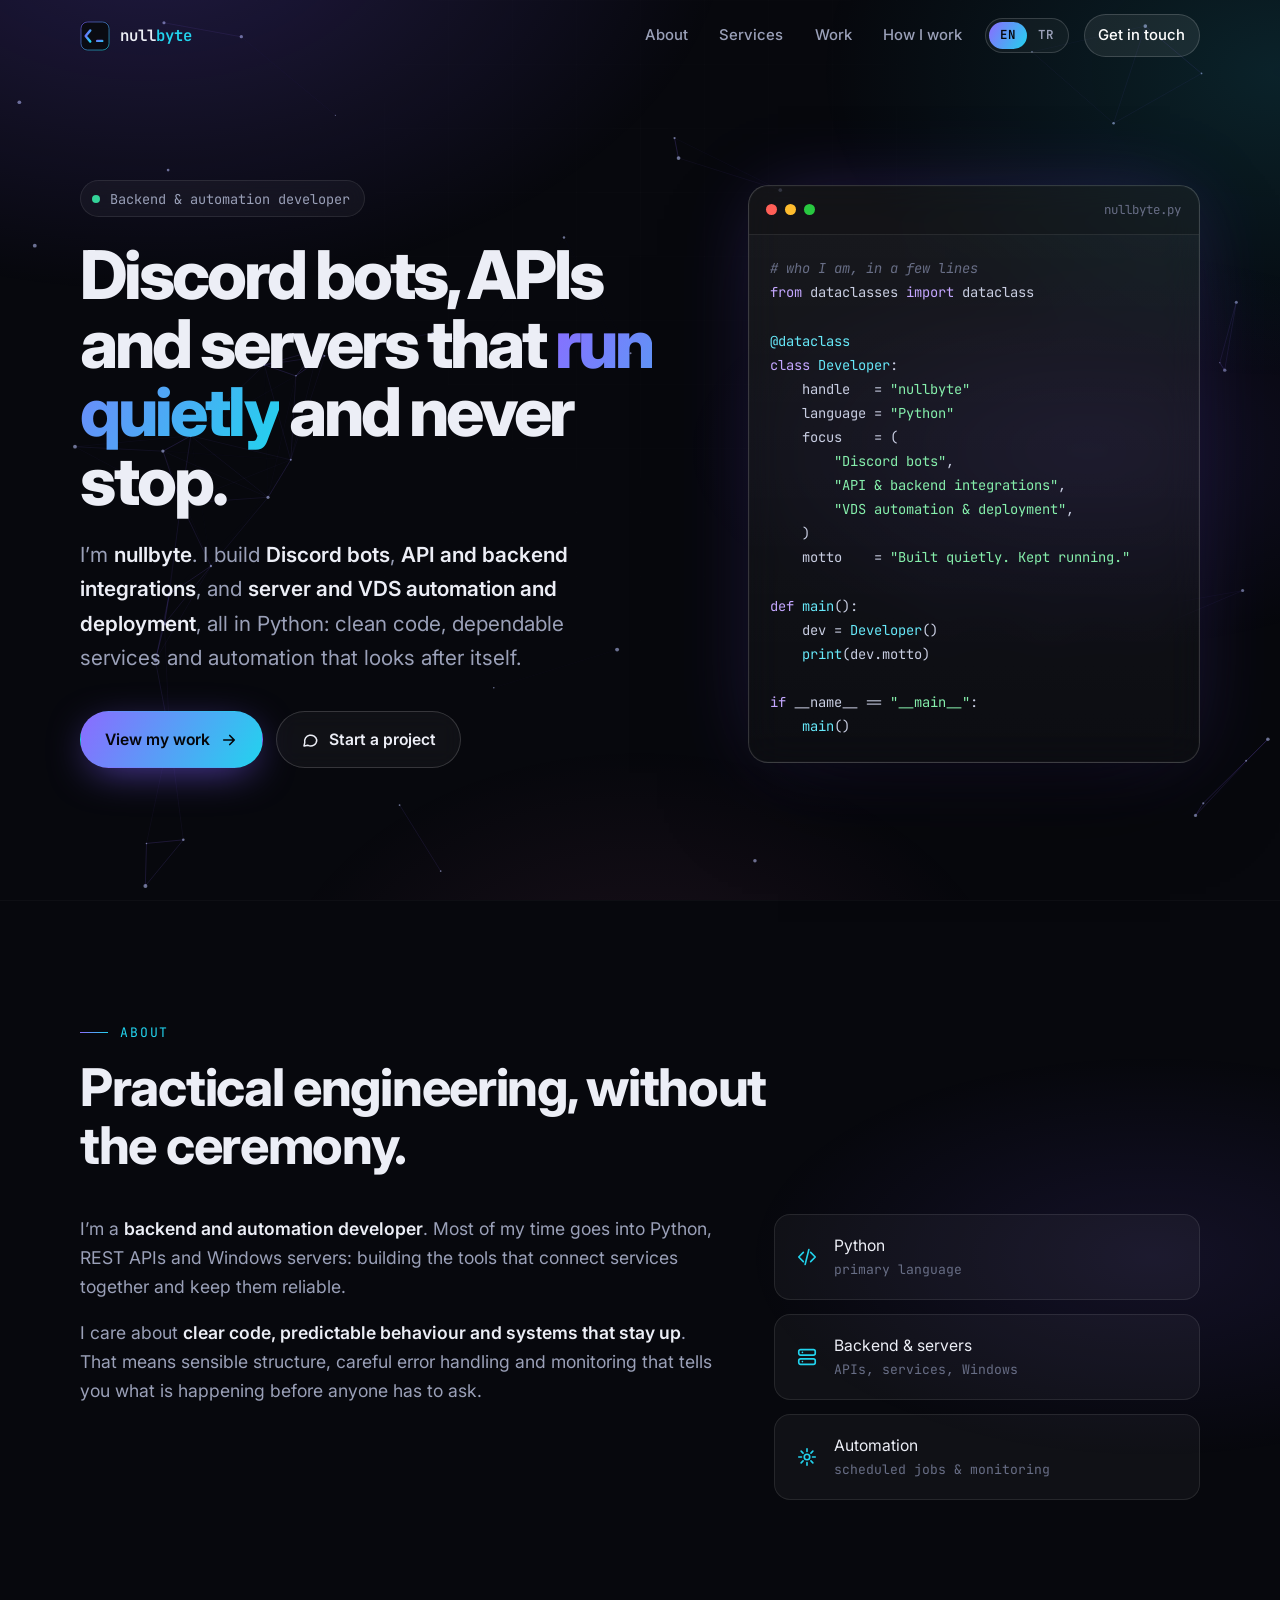
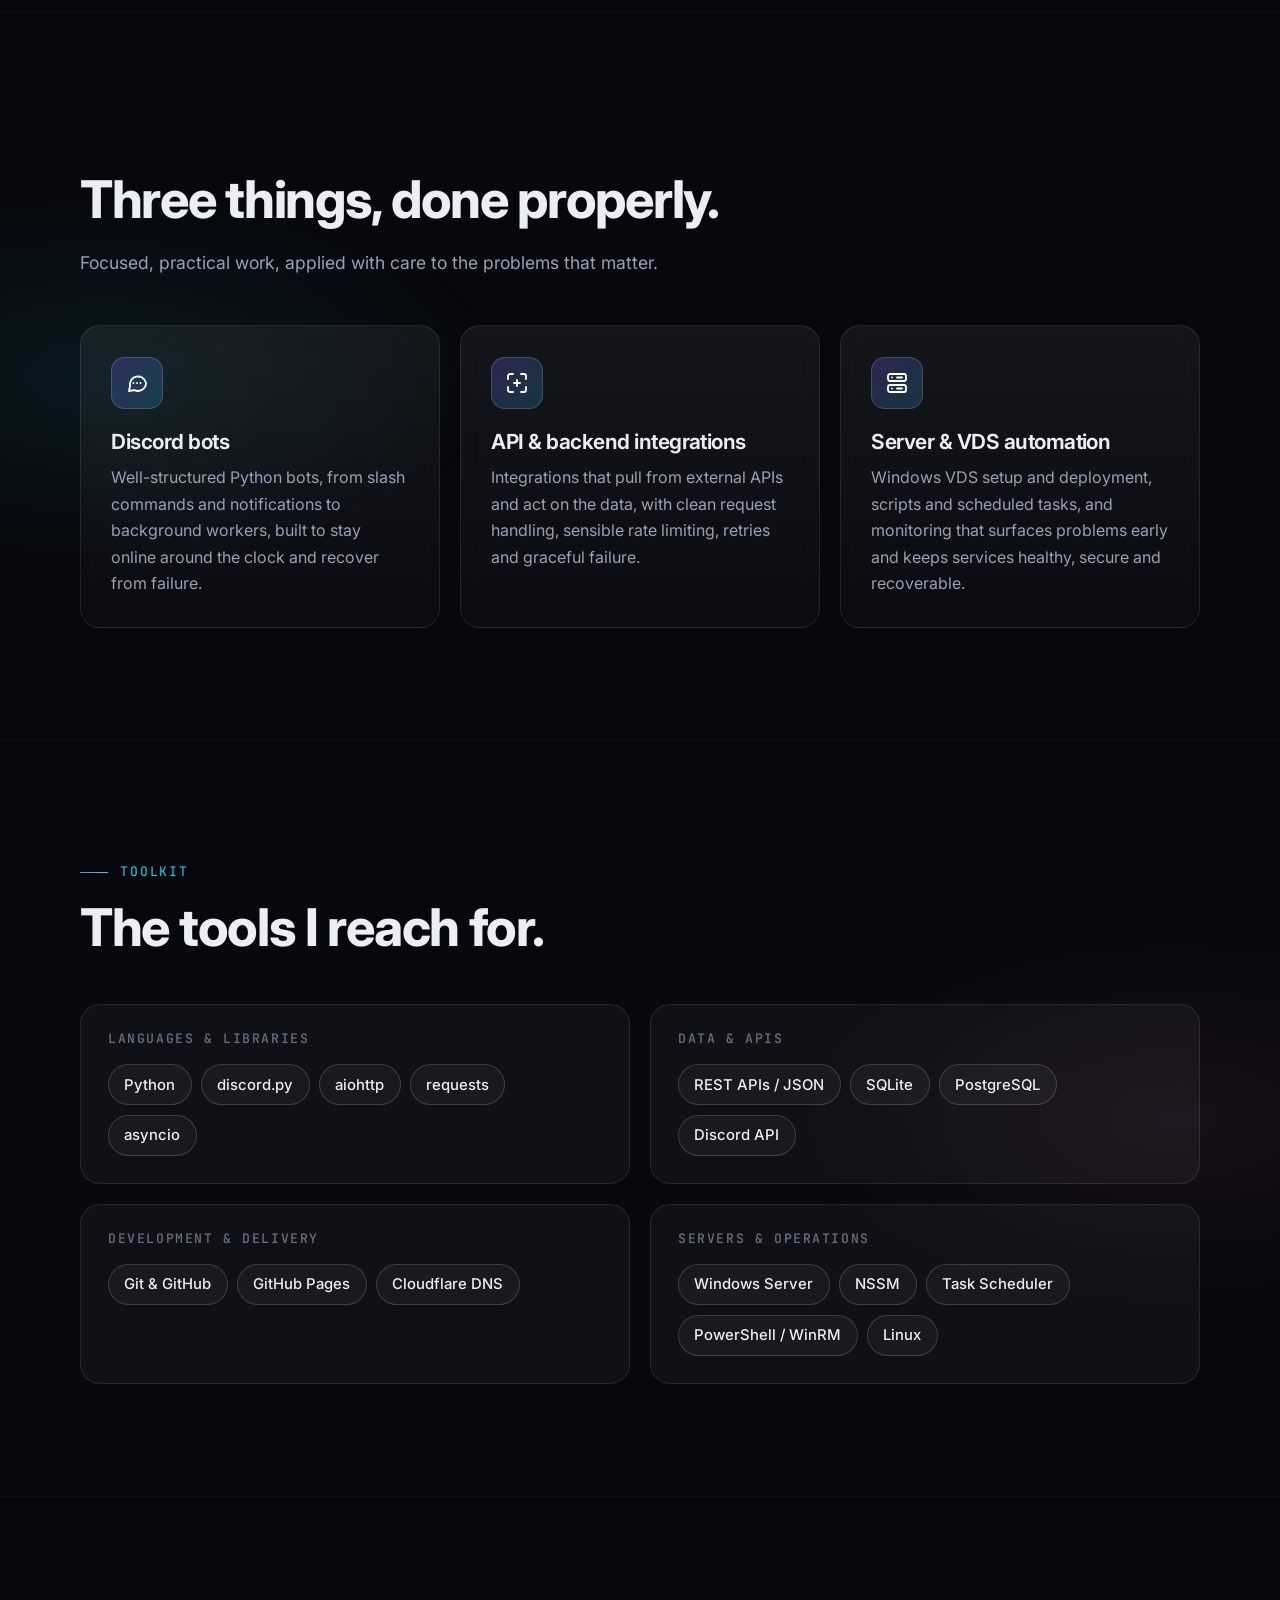
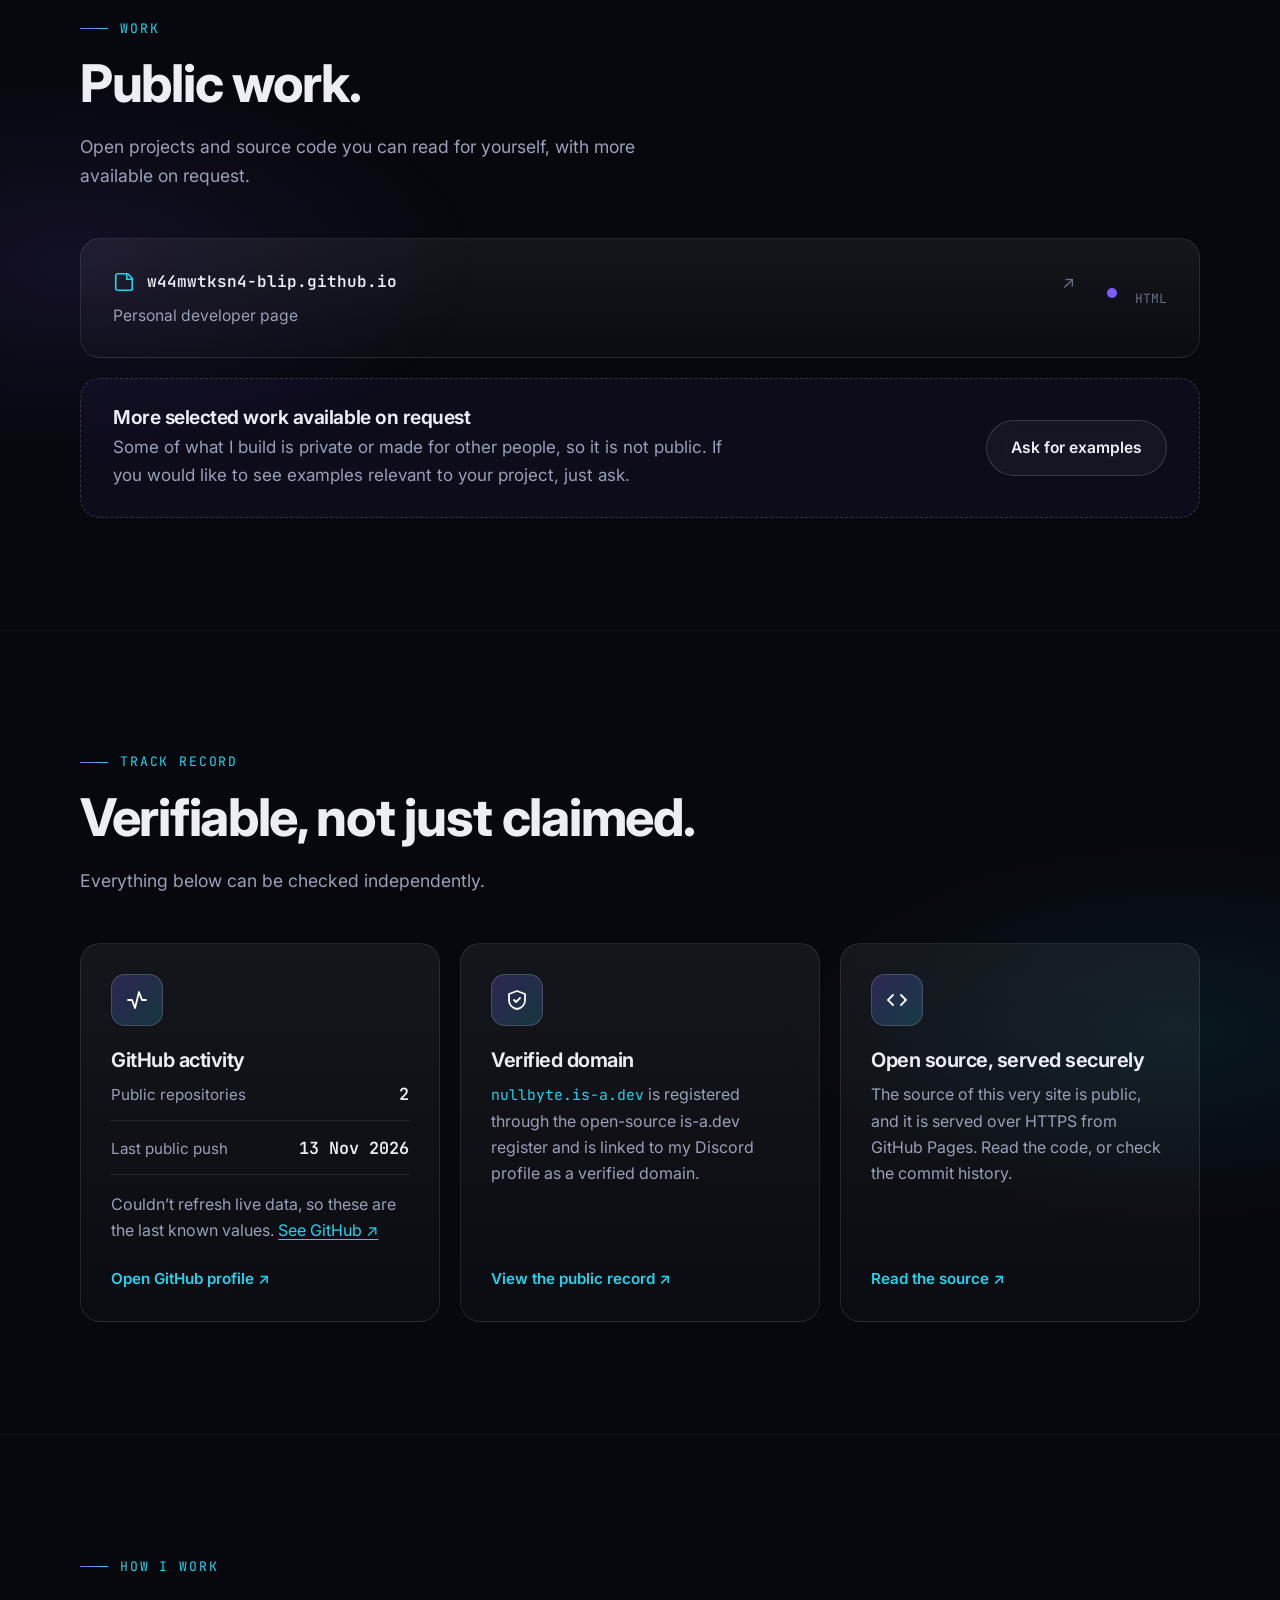
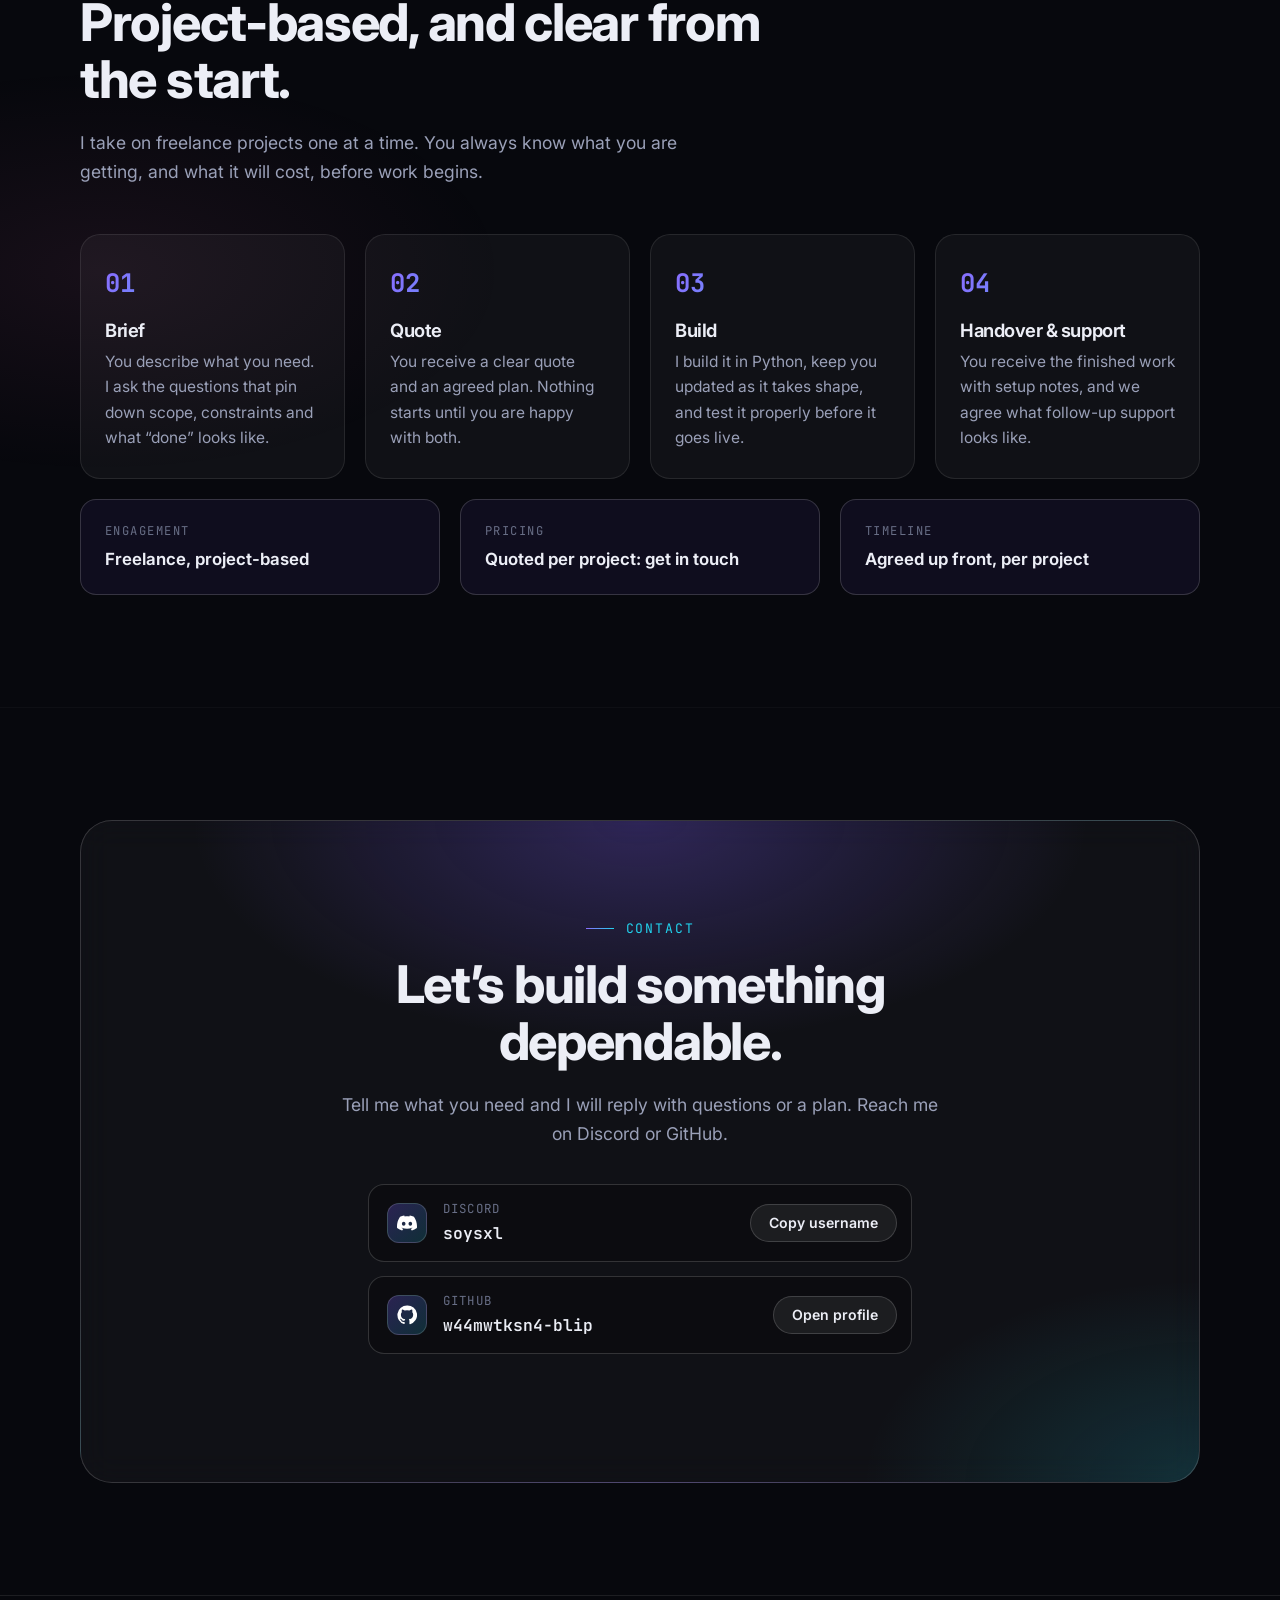
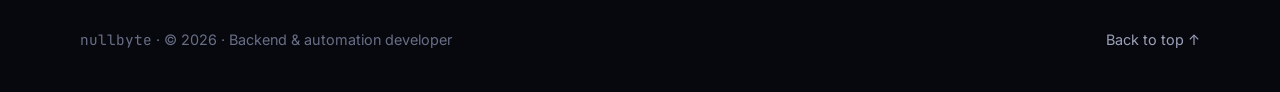
==== commit 8bd7ab1d: "Site v3: static GitHub values with safe refresh, softer Work wording, merged services, concrete tool" ====
--- a/index.html
+++ b/index.html
@@ -154,23 +154,23 @@
       <div class="wrap">
         <p class="eyebrow reveal" data-i="svc_eyebrow">What I do</p>
         <h2 class="title reveal" style="--d:.06s" data-i="svc_title">Three things, done properly.</h2>
-        <p class="sub reveal" style="--d:.12s" data-i="svc_sub">A focused set of skills, applied with care to the problems that matter.</p>
+        <p class="sub reveal" style="--d:.12s" data-i="svc_sub">Focused, practical work, applied with care to the problems that matter.</p>
 
         <div class="cards">
           <article class="card reveal" style="--d:.05s">
             <div class="icon"><svg viewBox="0 0 24 24" fill="none" stroke="currentColor" stroke-width="1.8" stroke-linecap="round" stroke-linejoin="round" aria-hidden="true"><path d="M21 12a8 8 0 0 1-11.6 7.1L4 20l1-4.6A8 8 0 1 1 21 12Z"/><path d="M8.5 12h.01M12 12h.01M15.5 12h.01"/></svg></div>
             <h3 data-i="svc1_t">Discord bots</h3>
-            <p data-i="svc1_p">Responsive, well-structured bots written in Python, from slash commands and notifications to background workers that run around the clock.</p>
+            <p data-i="svc1_p">Well-structured Python bots, from slash commands and notifications to background workers, built to stay online around the clock and recover from failure.</p>
           </article>
           <article class="card reveal" style="--d:.13s">
             <div class="icon"><svg viewBox="0 0 24 24" fill="none" stroke="currentColor" stroke-width="1.8" stroke-linecap="round" stroke-linejoin="round" aria-hidden="true"><path d="M8 3H5a2 2 0 0 0-2 2v3M16 3h3a2 2 0 0 1 2 2v3M8 21H5a2 2 0 0 1-2-2v-3M16 21h3a2 2 0 0 0 2-2v-3"/><path d="M9 12h6M12 9v6"/></svg></div>
             <h3 data-i="svc2_t">API &amp; backend integrations</h3>
-            <p data-i="svc2_p">Dependable connections between services. Clean request handling, sensible rate limiting and graceful failure, so data flows where it should.</p>
+            <p data-i="svc2_p">Integrations that pull from external APIs and act on the data, with clean request handling, sensible rate limiting, retries and graceful failure.</p>
           </article>
           <article class="card reveal" style="--d:.21s">
             <div class="icon"><svg viewBox="0 0 24 24" fill="none" stroke="currentColor" stroke-width="1.8" stroke-linecap="round" stroke-linejoin="round" aria-hidden="true"><rect x="3" y="3" width="18" height="7" rx="2"/><rect x="3" y="14" width="18" height="7" rx="2"/><path d="M7 6.5h.01M7 17.5h.01M12 6.5h5M12 17.5h5"/></svg></div>
             <h3 data-i="svc3_t">Server &amp; VDS automation</h3>
-            <p data-i="svc3_p">Windows VDS setup and deployment, scheduled jobs and monitoring that keep services healthy, secure and recoverable.</p>
+            <p data-i="svc3_p">Windows VDS setup and deployment, scripts and scheduled tasks, and monitoring that surfaces problems early and keeps services healthy, secure and recoverable.</p>
           </article>
         </div>
       </div>
@@ -182,22 +182,41 @@
         <p class="eyebrow reveal" data-i="stack_eyebrow">Toolkit</p>
         <h2 class="title reveal" style="--d:.06s" data-i="stack_title">The tools I reach for.</h2>
         <div class="stack">
-          <div class="group reveal" style="--d:.05s">
-            <h3 data-i="stack_g1">Languages &amp; services</h3>
+          <div class="group reveal" style="--d:0.05s">
+            <h3 data-i="stack_g1">Languages &amp; libraries</h3>
             <ul class="chips">
               <li class="chip">Python</li>
-              <li class="chip">REST APIs</li>
+              <li class="chip">discord.py</li>
+              <li class="chip">aiohttp</li>
+              <li class="chip">requests</li>
+              <li class="chip">asyncio</li>
+            </ul>
+          </div>
+          <div class="group reveal" style="--d:0.12s">
+            <h3 data-i="stack_g2">Data &amp; APIs</h3>
+            <ul class="chips">
+              <li class="chip">REST APIs / JSON</li>
+              <li class="chip">SQLite</li>
+              <li class="chip">PostgreSQL</li>
               <li class="chip">Discord API</li>
-              <li class="chip" data-i="chip_backend">Backend automation</li>
             </ul>
           </div>
-          <div class="group reveal" style="--d:.12s">
-            <h3 data-i="stack_g2">Operations</h3>
+          <div class="group reveal" style="--d:0.19s">
+            <h3 data-i="stack_g3">Development &amp; delivery</h3>
             <ul class="chips">
-              <li class="chip" data-i="chip_win">Windows server administration</li>
-              <li class="chip" data-i="chip_mon">Service monitoring</li>
-              <li class="chip" data-i="chip_jobs">Scheduled jobs</li>
-              <li class="chip" data-i="chip_vds">VDS management</li>
+              <li class="chip">Git &amp; GitHub</li>
+              <li class="chip">GitHub Pages</li>
+              <li class="chip">Cloudflare DNS</li>
+            </ul>
+          </div>
+          <div class="group reveal" style="--d:0.26s">
+            <h3 data-i="stack_g4">Servers &amp; operations</h3>
+            <ul class="chips">
+              <li class="chip">Windows Server</li>
+              <li class="chip">NSSM</li>
+              <li class="chip">Task Scheduler</li>
+              <li class="chip">PowerShell / WinRM</li>
+              <li class="chip">Linux</li>
             </ul>
           </div>
         </div>
@@ -207,12 +226,12 @@
     <!-- Work -->
     <section id="work">
       <div class="wrap">
-        <p class="eyebrow reveal" data-i="work_eyebrow">Selected work</p>
-        <h2 class="title reveal" style="--d:.06s" data-i="work_title">Public work, straight from GitHub.</h2>
-        <p class="sub reveal" style="--d:.12s" data-i="work_sub">These are my public repositories, fetched live from GitHub, so what you see here is what exists.</p>
+        <p class="eyebrow reveal" data-i="work_eyebrow">Work</p>
+        <h2 class="title reveal" style="--d:.06s" data-i="work_title">Public work.</h2>
+        <p class="sub reveal" style="--d:.12s" data-i="work_sub">Open projects and source code you can read for yourself, with more available on request.</p>
 
         <div class="repos solo reveal" id="repos" aria-live="polite" style="--d:.1s">
-          <!-- Rendered from the GitHub API; the card below is the fallback if the API cannot be reached. -->
+          <!-- Static card rendered at build time; the script refreshes this list from the public GitHub API when it can. -->
           <a class="repo" href="https://github.com/w44mwtksn4-blip/w44mwtksn4-blip.github.io" target="_blank" rel="noopener noreferrer">
             <div class="repo-top">
               <svg viewBox="0 0 24 24" fill="none" stroke="currentColor" stroke-width="1.8" stroke-linecap="round" stroke-linejoin="round" aria-hidden="true"><path d="M3 5a2 2 0 0 1 2-2h11l5 5v11a2 2 0 0 1-2 2H5a2 2 0 0 1-2-2Z"/><path d="M15 3v6h6"/></svg>
@@ -231,13 +250,6 @@
           </div>
           <a class="btn" href="#contact"><span data-i="req_cta">Ask for examples</span></a>
         </div>
-
-        <h3 class="mini-title reveal" data-i="cap_t">What I build</h3>
-        <ul class="caps reveal">
-          <li><b data-i="cap1_t">Discord bots</b><span data-i="cap1_p">Slash commands, notifications and workers built to stay online and recover from failure.</span></li>
-          <li><b data-i="cap2_t">API-driven automation</b><span data-i="cap2_p">Integrations that pull from external APIs and act on the data, with care for limits, retries and edge cases.</span></li>
-          <li><b data-i="cap3_t">Server tooling &amp; monitoring</b><span data-i="cap3_p">Scripts and scheduled tasks that keep Windows servers running, with checks that surface problems early.</span></li>
-        </ul>
       </div>
     </section>
 
@@ -251,11 +263,12 @@
         <div class="proof">
           <article class="pcard reveal" style="--d:.05s">
             <div class="icon"><svg viewBox="0 0 24 24" fill="none" stroke="currentColor" stroke-width="1.8" stroke-linecap="round" stroke-linejoin="round" aria-hidden="true"><path d="M3 12h4l3 8 4-16 3 8h4"/></svg></div>
-            <h3 data-i="p1_t">Live GitHub activity</h3>
+            <h3 data-i="p1_t">GitHub activity</h3>
             <dl class="live" id="live" aria-live="polite">
-              <div><dt data-i="p1_repos">Public repositories</dt><dd id="live-repos">–</dd></div>
-              <div><dt data-i="p1_push">Last public push</dt><dd id="live-push">–</dd></div>
+              <div><dt data-i="p1_repos">Public repositories</dt><dd id="live-repos">2</dd></div>
+              <div><dt data-i="p1_push">Last public push</dt><dd id="live-push" data-iso="2026-11-13T21:46:42Z"><time datetime="2026-11-13T21:46:42Z">13 Nov 2026</time></dd></div>
             </dl>
+            <p class="live-note" id="live-note" hidden><span data-i="live_err">Couldn’t refresh live data, so these are the last known values. <a href="https://github.com/w44mwtksn4-blip" target="_blank" rel="noopener noreferrer">See GitHub ↗</a></span></p>
             <a class="more" href="https://github.com/w44mwtksn4-blip" target="_blank" rel="noopener noreferrer"><span data-i="p1_link">Open GitHub profile</span> <span aria-hidden="true">↗</span></a>
           </article>
           <article class="pcard reveal" style="--d:.13s">
--- a/assets/style.css
+++ b/assets/style.css
@@ -330,11 +330,6 @@
 .request h3 { font-size: 1.2rem; font-weight: 650; margin-bottom: 0.35rem; }
 .request p { color: var(--muted); max-width: 40rem; }
 
-.mini-title { font-family: var(--mono); font-size: 0.82rem; font-weight: 500; letter-spacing: 0.12em; text-transform: uppercase; color: var(--dim); margin: 3.5rem 0 1.1rem; }
-.caps { display: grid; grid-template-columns: repeat(3, 1fr); gap: 1.25rem; }
-.caps li { padding: 1.3rem 1.4rem; border-radius: 16px; border: 1px solid var(--border); background: var(--surface); display: grid; gap: 0.4rem; }
-.caps b { font-weight: 650; font-size: 1.02rem; }
-.caps span { color: var(--muted); font-size: 0.95rem; }
 
 /* ---- v2: proof ---- */
 .proof { display: grid; grid-template-columns: repeat(3, 1fr); gap: 1.25rem; margin-top: 3rem; }
@@ -381,7 +376,7 @@
 .copied { min-height: 1.5rem; margin-top: 1rem; color: #6ee7b7; font-size: 0.92rem; }
 
 @media (max-width: 960px) {
-  .caps, .proof, .terms { grid-template-columns: 1fr; }
+  .proof, .terms { grid-template-columns: 1fr; }
   .steps { grid-template-columns: repeat(2, 1fr); }
 }
 @media (max-width: 640px) {
@@ -406,3 +401,7 @@
   .repos.solo .repo { grid-template-columns: 1fr; padding: 1.5rem; }
   .repos.solo .repo-meta { grid-column: 1; grid-row: auto; justify-content: flex-start; }
 }
+
+.live-note { margin: 1rem 0 0; font-size: 0.88rem; color: var(--muted); }
+.live-note a { color: var(--cyan); text-decoration: underline; text-underline-offset: 3px; }
+.live-note[hidden] { display: none; }
